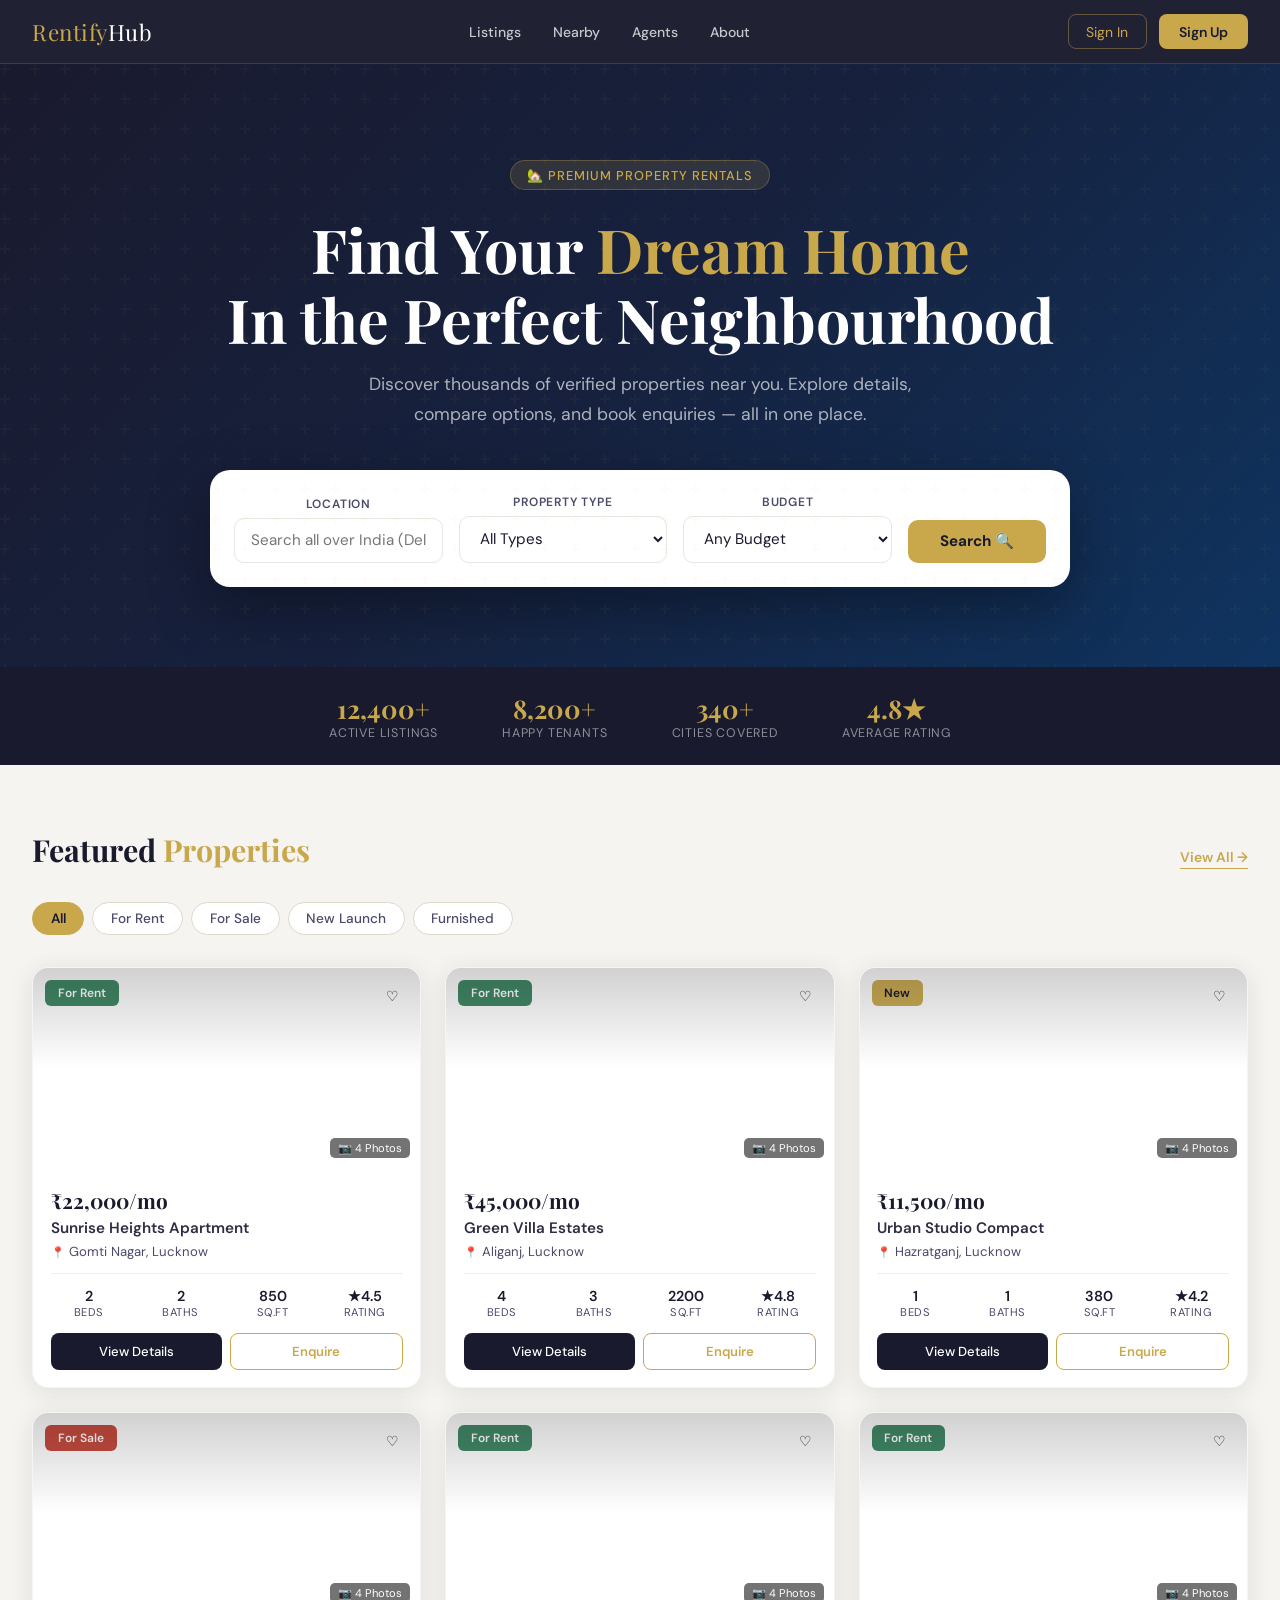
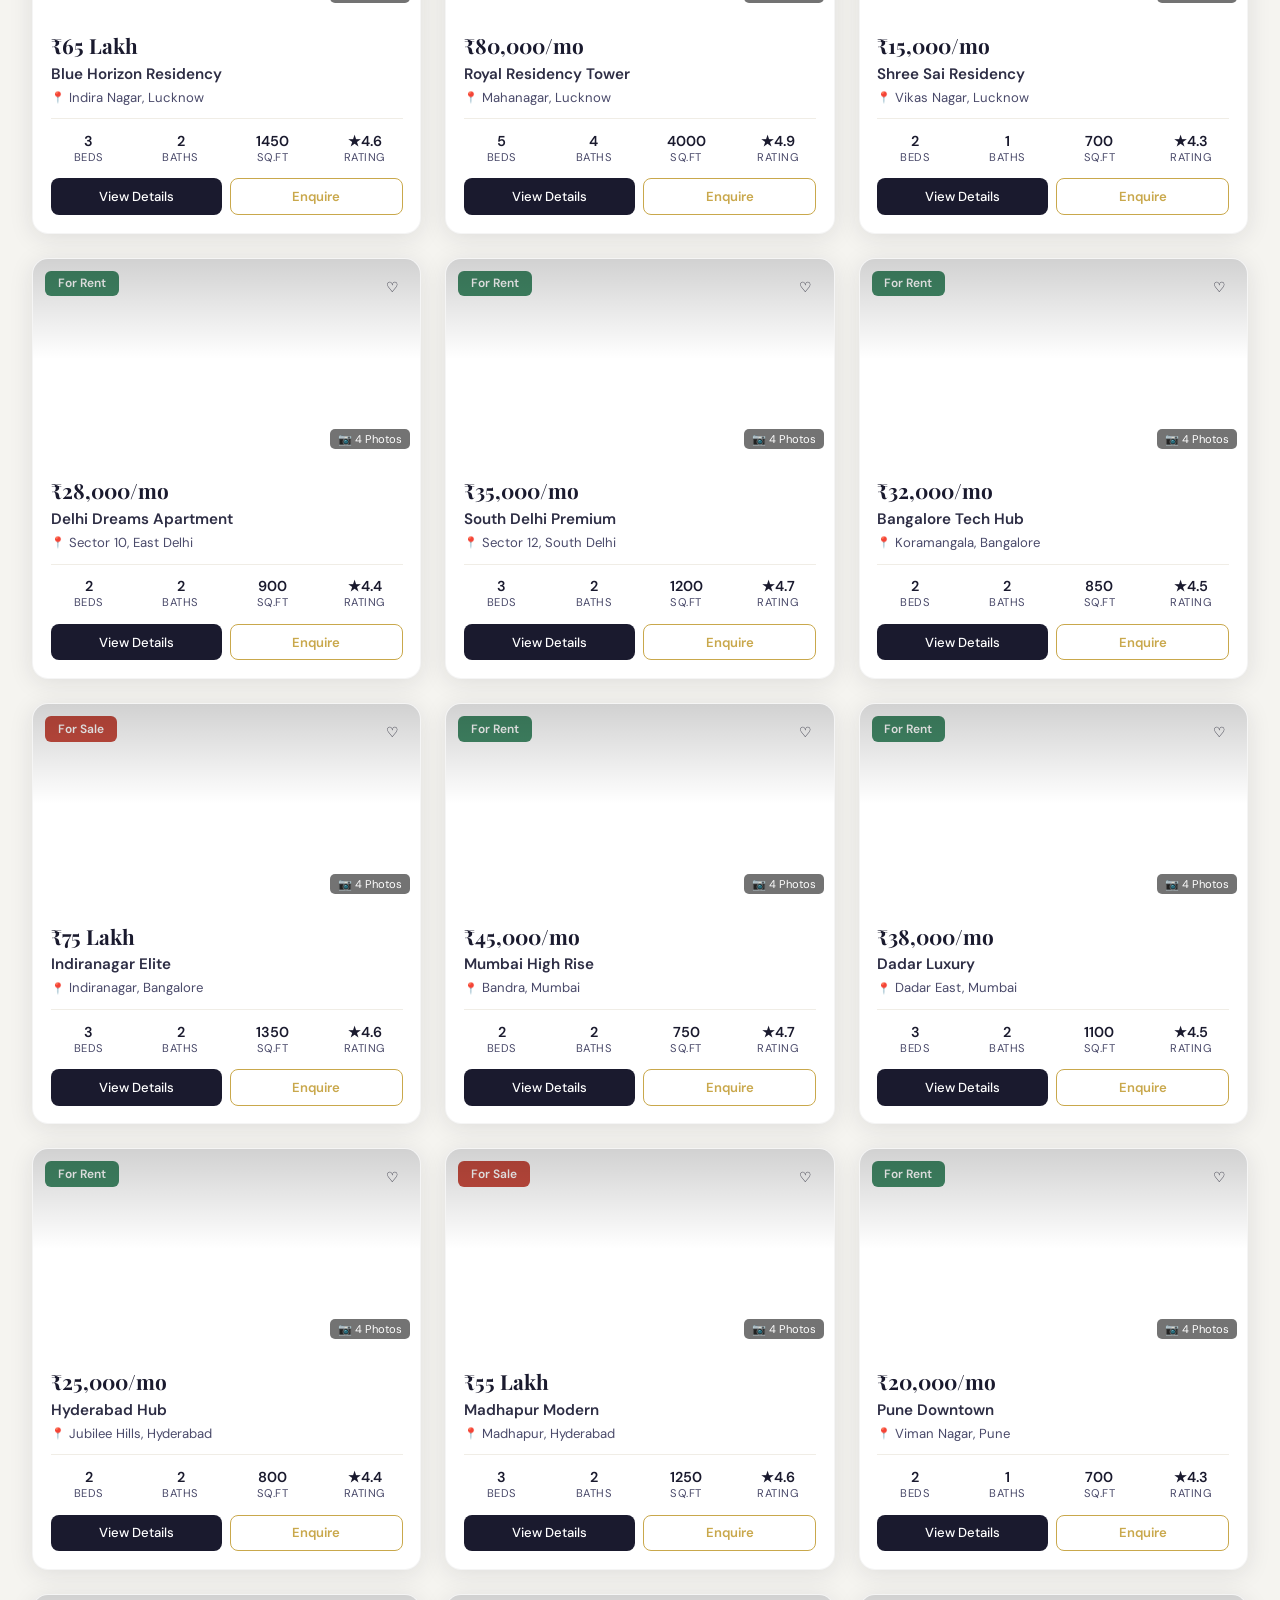
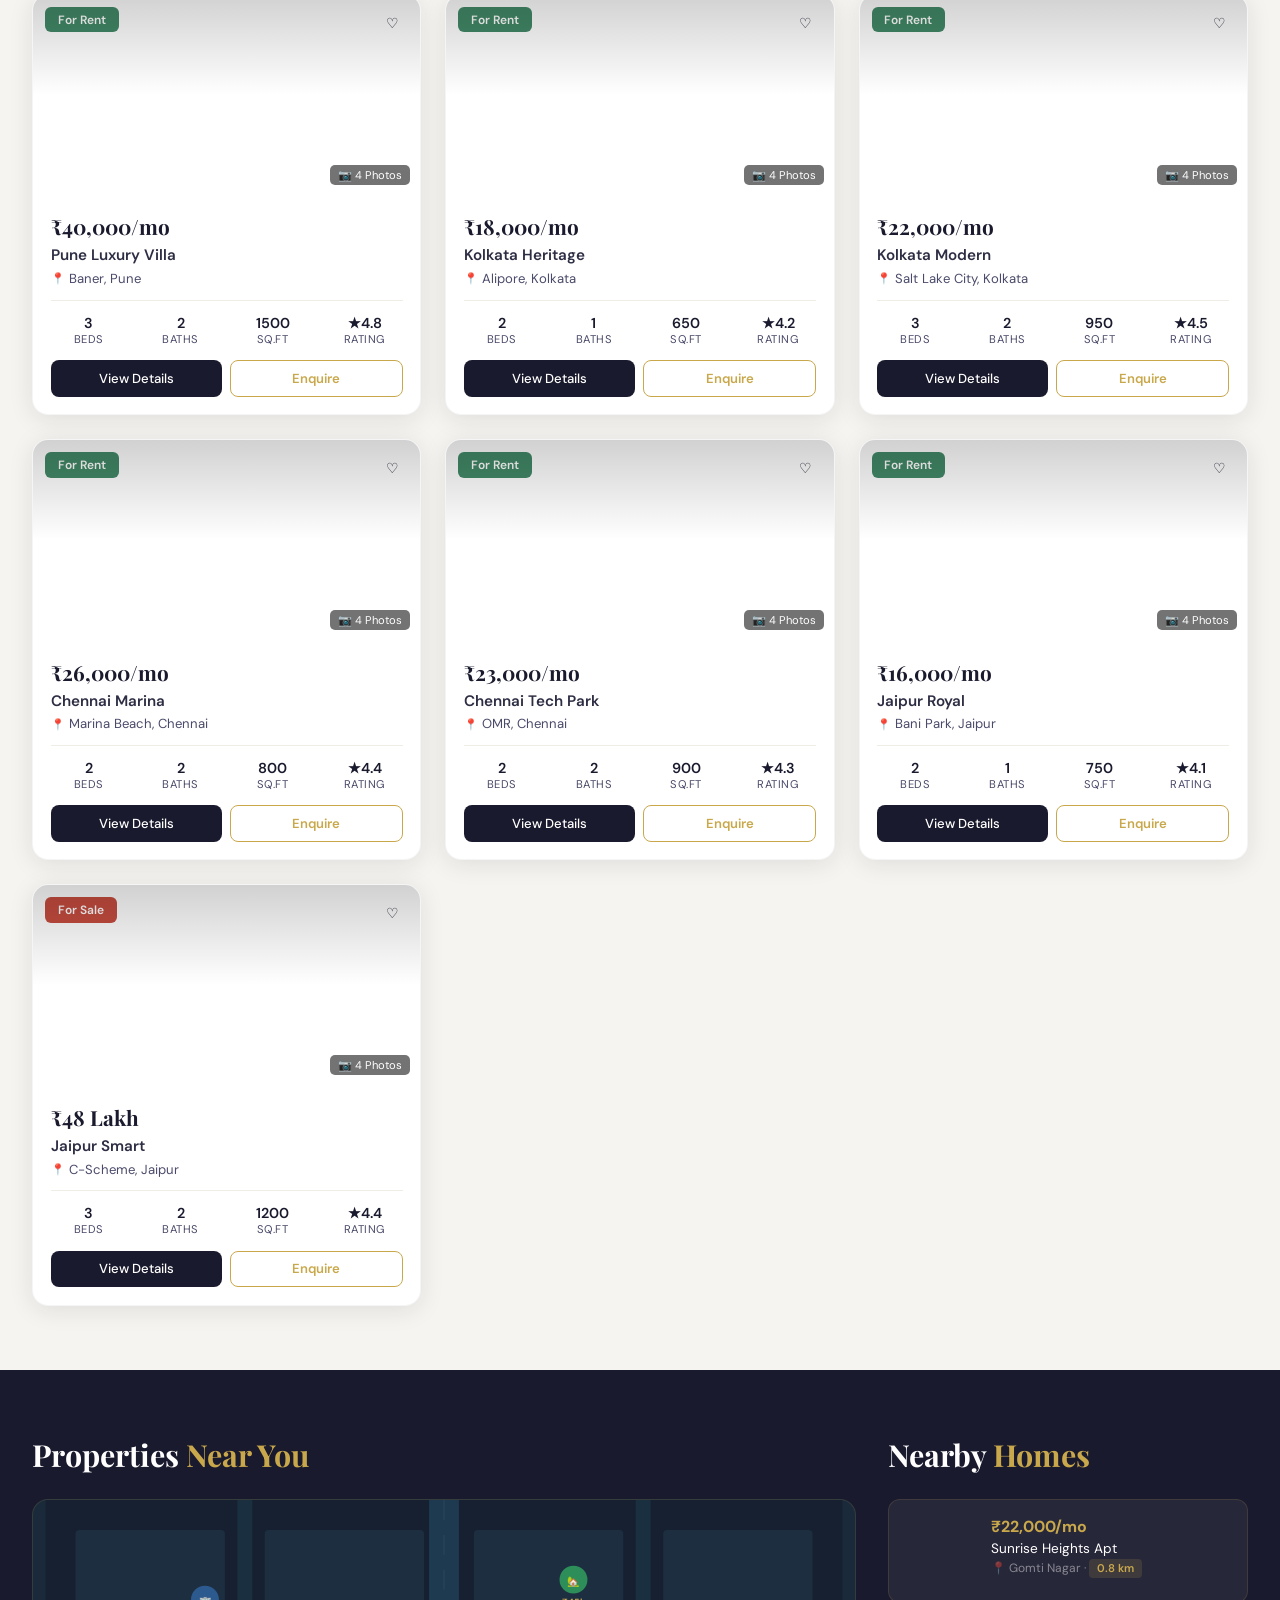
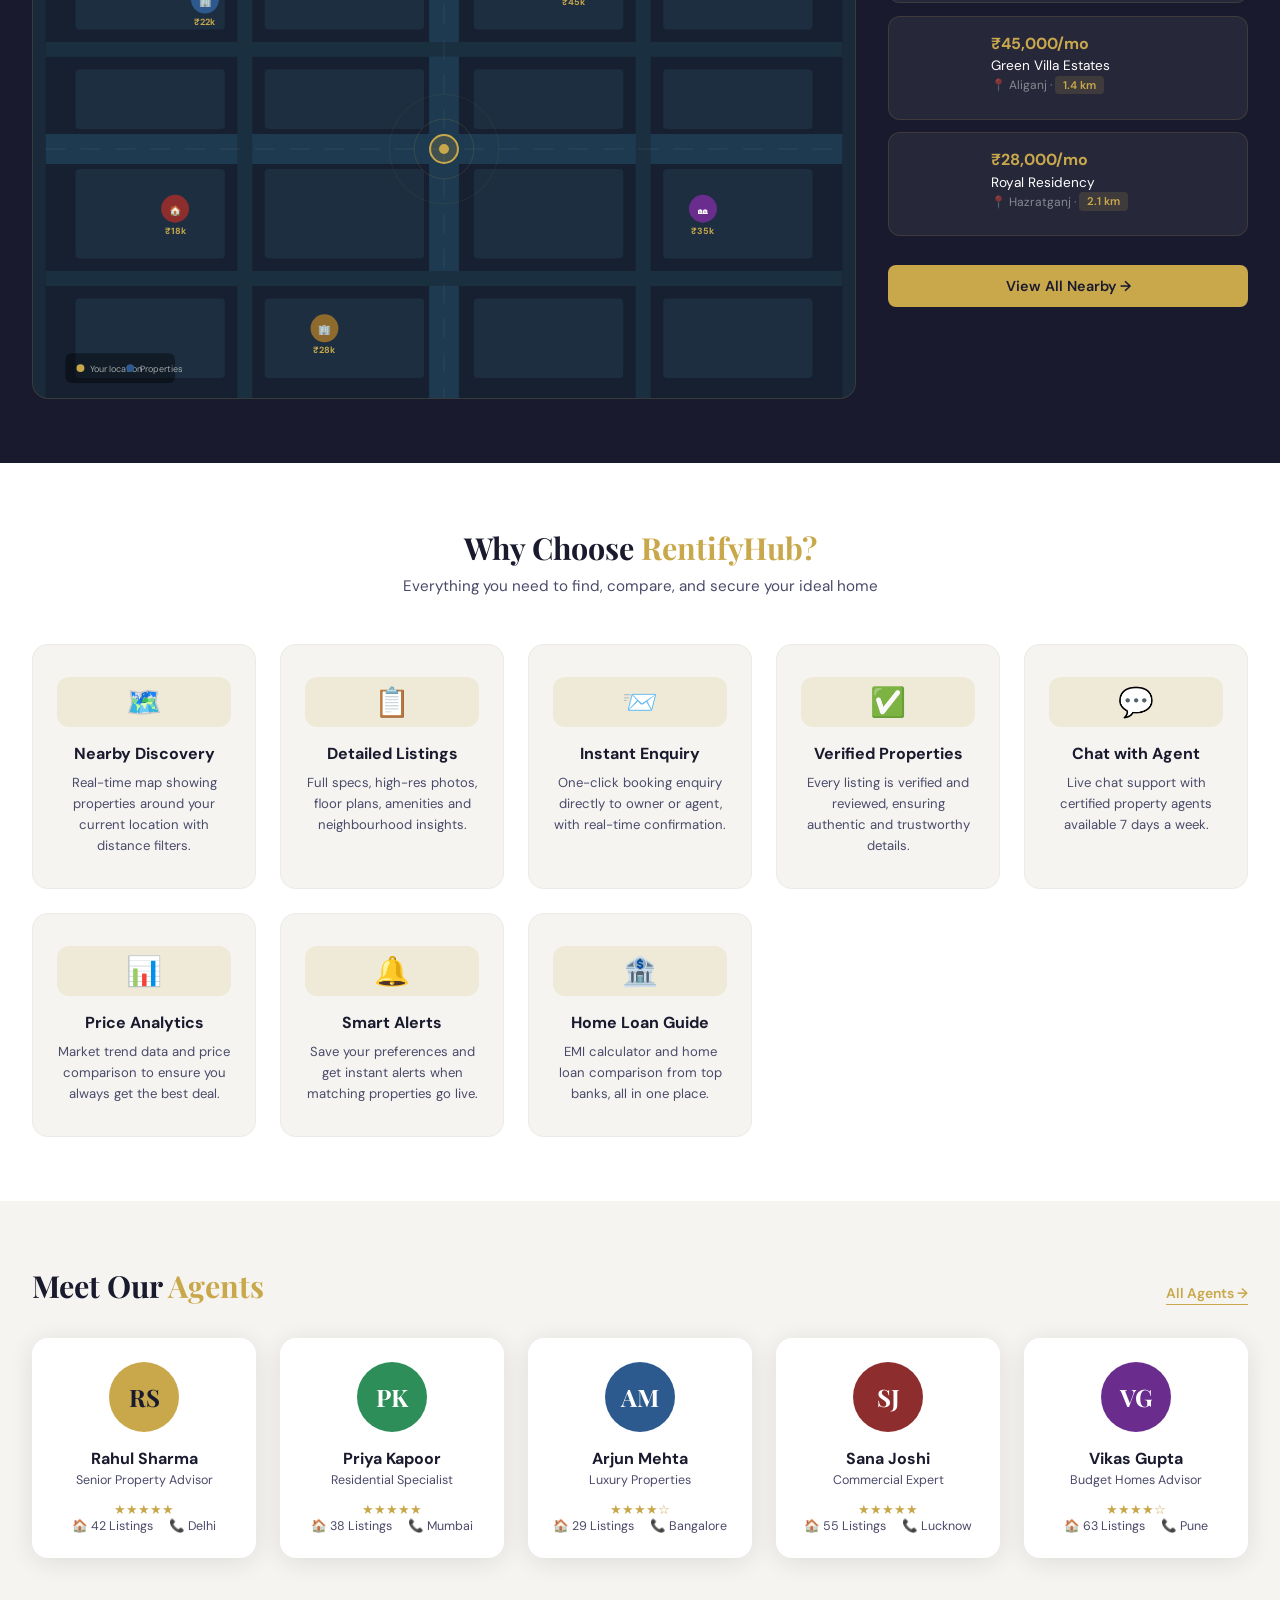
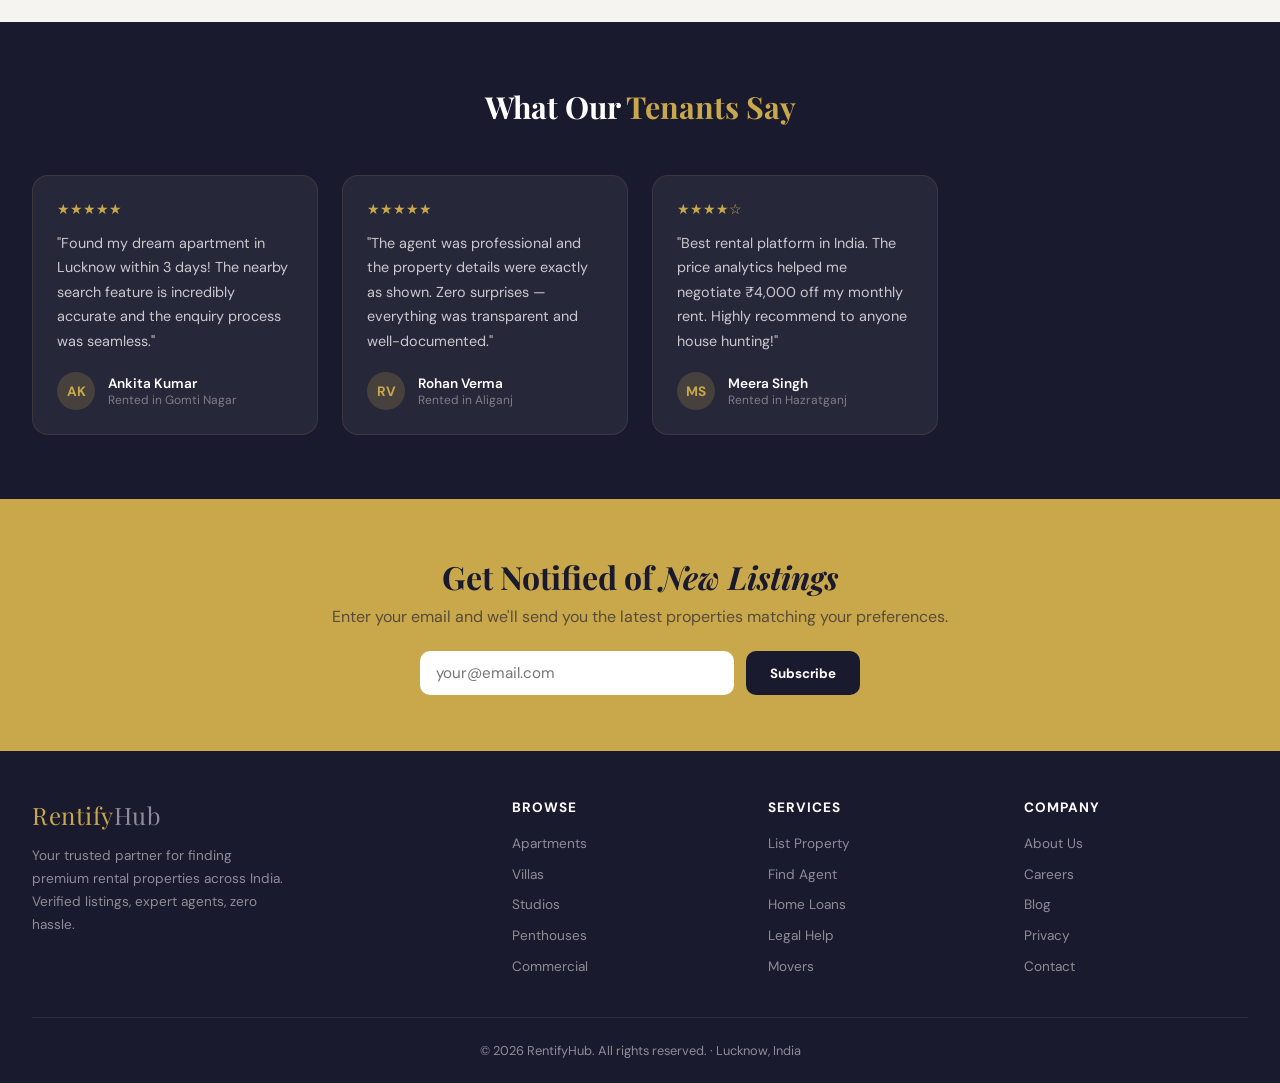
==== reti/index.html @ bd4f036c "Add files via upload" ====
<!DOCTYPE html>
<html lang="en">
<head>
<meta charset="UTF-8">
<meta name="viewport" content="width=device-width, initial-scale=1.0">
<title>RentifyHub — Find Your Perfect Home</title>
<link href="https://fonts.googleapis.com/css2?family=Playfair+Display:wght@400;600;700&family=DM+Sans:wght@300;400;500;600&display=swap" rel="stylesheet">
<link rel="stylesheet" href="styles.css">
</head>
<body>

<!-- NAV -->
<nav>
  <div class="nav-logo">Rentify<span>Hub</span></div>
  <ul class="nav-links">
    <li><a href="#listings">Listings</a></li>
    <li><a href="#nearby">Nearby</a></li>
    <li><a href="#agents">Agents</a></li>
    <li><a href="#about">About</a></li>
  </ul>
  <div class="nav-cta">
    <button class="btn-ghost" onclick="window.location.href='login.html'">Sign In</button>
    <button class="btn-primary">List Property</button>
  </div>
</nav>

<!-- HERO -->
<section class="hero">
  <div class="hero-badge">🏡 Premium Property Rentals</div>
  <h1>Find Your <em>Dream Home</em><br>In the Perfect Neighbourhood</h1>
  <p>Discover thousands of verified properties near you. Explore details, compare options, and book enquiries — all in one place.</p>
  <div class="search-box">
    <div class="search-field">
      <label>Location</label>
      <input type="text" placeholder="Search all over India (Delhi, Mumbai, Bangalore, etc.)" id="locInput">
    </div>
    <div class="search-field">
      <label>Property Type</label>
      <select id="typeFilter">
        <option>All Types</option>
        <option>Apartment</option>
        <option>Villa</option>
        <option>Studio</option>
        <option>Penthouse</option>
        <option>Commercial</option>
      </select>
    </div>
    <div class="search-field">
      <label>Budget</label>
      <select id="budgetFilter">
        <option>Any Budget</option>
        <option>Under ₹15,000/mo</option>
        <option>₹15k – ₹30k/mo</option>
        <option>₹30k – ₹60k/mo</option>
        <option>Above ₹60,000/mo</option>
      </select>
    </div>
    <button class="search-btn" onclick="doSearch()">Search 🔍</button>
  </div>
</section>

<!-- STATS -->
<div class="stats-strip">
  <div class="stat"><div class="stat-num">12,400+</div><div class="stat-label">Active Listings</div></div>
  <div class="stat"><div class="stat-num">8,200+</div><div class="stat-label">Happy Tenants</div></div>
  <div class="stat"><div class="stat-num">340+</div><div class="stat-label">Cities Covered</div></div>
  <div class="stat"><div class="stat-num">4.8★</div><div class="stat-label">Average Rating</div></div>
</div>

<!-- LISTINGS SECTION -->
<div class="section" id="listings">
  <div class="section-header fade-in">
    <h2 class="section-title">Featured <span>Properties</span></h2>
    <a href="#" class="view-all">View All →</a>
  </div>

  <div class="filter-tabs fade-in">
    <button class="tab active" onclick="filterProp(this,'all')">All</button>
    <button class="tab" onclick="filterProp(this,'rent')">For Rent</button>
    <button class="tab" onclick="filterProp(this,'sale')">For Sale</button>
    <button class="tab" onclick="filterProp(this,'new')">New Launch</button>
    <button class="tab" onclick="filterProp(this,'furnished')">Furnished</button>
  </div>

  <div class="property-grid" id="propertyGrid">
    <!-- Cards injected by JS -->
  </div>
</div>

<!-- MAP / NEARBY SECTION -->
<section class="map-section" id="nearby">
  <div class="map-wrapper">
    <div>
      <h2 class="section-title" style="color:#fff;margin-bottom:1.5rem;">Properties <span>Near You</span></h2>
      <div class="map-container">
        <svg class="map-svg" viewBox="0 0 800 500" xmlns="http://www.w3.org/2000/svg">
          <!-- Roads -->
          <rect width="800" height="500" fill="#162030"/>
          <line x1="0" y1="250" x2="800" y2="250" stroke="#1e3a50" stroke-width="30"/>
          <line x1="400" y1="0" x2="400" y2="500" stroke="#1e3a50" stroke-width="30"/>
          <line x1="0" y1="150" x2="800" y2="150" stroke="#1a3040" stroke-width="15"/>
          <line x1="0" y1="380" x2="800" y2="380" stroke="#1a3040" stroke-width="15"/>
          <line x1="200" y1="0" x2="200" y2="500" stroke="#1a3040" stroke-width="15"/>
          <line x1="600" y1="0" x2="600" y2="500" stroke="#1a3040" stroke-width="15"/>
          <!-- Road dashes -->
          <line x1="0" y1="250" x2="800" y2="250" stroke="rgba(255,255,255,0.08)" stroke-width="1" stroke-dasharray="20,15"/>
          <line x1="400" y1="0" x2="400" y2="500" stroke="rgba(255,255,255,0.08)" stroke-width="1" stroke-dasharray="20,15"/>
          <!-- Blocks -->
          <rect x="30" y="30" width="150" height="100" rx="4" fill="#1c2e40"/>
          <rect x="220" y="30" width="160" height="100" rx="4" fill="#1c2e40"/>
          <rect x="430" y="30" width="150" height="100" rx="4" fill="#1c2e40"/>
          <rect x="620" y="30" width="150" height="100" rx="4" fill="#1c2e40"/>
          <rect x="30" y="170" width="150" height="60" rx="4" fill="#1c2e40"/>
          <rect x="220" y="170" width="160" height="60" rx="4" fill="#1c2e40"/>
          <rect x="430" y="170" width="150" height="60" rx="4" fill="#1c2e40"/>
          <rect x="620" y="170" width="150" height="60" rx="4" fill="#1c2e40"/>
          <rect x="30" y="270" width="150" height="90" rx="4" fill="#1c2e40"/>
          <rect x="220" y="270" width="160" height="90" rx="4" fill="#1c2e40"/>
          <rect x="430" y="270" width="150" height="90" rx="4" fill="#1c2e40"/>
          <rect x="620" y="270" width="150" height="90" rx="4" fill="#1c2e40"/>
          <rect x="30" y="400" width="150" height="80" rx="4" fill="#1c2e40"/>
          <rect x="220" y="400" width="160" height="80" rx="4" fill="#1c2e40"/>
          <rect x="430" y="400" width="150" height="80" rx="4" fill="#1c2e40"/>
          <rect x="620" y="400" width="150" height="80" rx="4" fill="#1c2e40"/>
          <!-- Your Location -->
          <circle cx="400" cy="250" r="14" fill="rgba(201,168,76,0.2)" stroke="#C9A84C" stroke-width="2"/>
          <circle cx="400" cy="250" r="5" fill="#C9A84C"/>
          <circle cx="400" cy="250" r="30" fill="none" stroke="rgba(201,168,76,0.15)" stroke-width="1"/>
          <circle cx="400" cy="250" r="55" fill="none" stroke="rgba(201,168,76,0.08)" stroke-width="1"/>
          <!-- Property Pins -->
          <g class="map-pin" onclick="showPinInfo(1)">
            <circle cx="160" cy="100" r="14" fill="#2d5a8e"/>
            <text x="160" y="105" text-anchor="middle" fill="white" font-size="10" font-family="DM Sans">🏢</text>
            <text x="160" y="125" text-anchor="middle" fill="#C9A84C" font-size="9" font-family="DM Sans" font-weight="bold">₹22k</text>
          </g>
          <g class="map-pin" onclick="showPinInfo(2)">
            <circle cx="530" cy="80" r="14" fill="#2d8e5a"/>
            <text x="530" y="85" text-anchor="middle" fill="white" font-size="10" font-family="DM Sans">🏡</text>
            <text x="530" y="105" text-anchor="middle" fill="#C9A84C" font-size="9" font-family="DM Sans" font-weight="bold">₹45k</text>
          </g>
          <g class="map-pin" onclick="showPinInfo(3)">
            <circle cx="130" cy="310" r="14" fill="#8e2d2d"/>
            <text x="130" y="315" text-anchor="middle" fill="white" font-size="10" font-family="DM Sans">🏠</text>
            <text x="130" y="335" text-anchor="middle" fill="#C9A84C" font-size="9" font-family="DM Sans" font-weight="bold">₹18k</text>
          </g>
          <g class="map-pin" onclick="showPinInfo(4)">
            <circle cx="660" cy="310" r="14" fill="#6a2d8e"/>
            <text x="660" y="315" text-anchor="middle" fill="white" font-size="10" font-family="DM Sans">🏘</text>
            <text x="660" y="335" text-anchor="middle" fill="#C9A84C" font-size="9" font-family="DM Sans" font-weight="bold">₹35k</text>
          </g>
          <g class="map-pin" onclick="showPinInfo(5)">
            <circle cx="280" cy="430" r="14" fill="#8e6a2d"/>
            <text x="280" y="435" text-anchor="middle" fill="white" font-size="10" font-family="DM Sans">🏢</text>
            <text x="280" y="455" text-anchor="middle" fill="#C9A84C" font-size="9" font-family="DM Sans" font-weight="bold">₹28k</text>
          </g>
          <!-- Legend -->
          <rect x="20" y="455" width="110" height="30" rx="6" fill="rgba(0,0,0,0.4)"/>
          <circle cx="35" cy="470" r="4" fill="#C9A84C"/>
          <text x="45" y="474" fill="rgba(255,255,255,0.6)" font-size="9" font-family="DM Sans">Your location</text>
          <circle cx="85" cy="470" r="4" fill="#2d5a8e"/>
          <text x="95" y="474" fill="rgba(255,255,255,0.6)" font-size="9" font-family="DM Sans">Properties</text>
        </svg>
      </div>
    </div>
    <div class="map-sidebar" id="nearby">
      <h2 class="section-title" style="color:#fff;">Nearby <span>Homes</span></h2>
      <div class="nearby-card" onclick="openModal(0)">
        <div class="nearby-thumb t1"></div>
        <div class="nearby-info">
          <div class="price">₹22,000/mo</div>
          <div class="name">Sunrise Heights Apt</div>
          <div class="dist">📍 Gomti Nagar · <span class="dist-badge">0.8 km</span></div>
        </div>
      </div>
      <div class="nearby-card" onclick="openModal(1)">
        <div class="nearby-thumb t2"></div>
        <div class="nearby-info">
          <div class="price">₹45,000/mo</div>
          <div class="name">Green Villa Estates</div>
          <div class="dist">📍 Aliganj · <span class="dist-badge">1.4 km</span></div>
        </div>
      </div>
      <div class="nearby-card" onclick="openModal(2)">
        <div class="nearby-thumb t3"></div>
        <div class="nearby-info">
          <div class="price">₹28,000/mo</div>
          <div class="name">Royal Residency</div>
          <div class="dist">📍 Hazratganj · <span class="dist-badge">2.1 km</span></div>
        </div>
      </div>
      <button class="btn-primary" style="width:100%;padding:0.75rem;margin-top:1rem;font-size:0.9rem;" onclick="doSearch()">View All Nearby →</button>
    </div>
  </div>
</section>

<!-- FEATURES SECTION -->
<section class="features-section" id="about">
  <div style="max-width:1280px;margin:0 auto;">
    <div style="text-align:center;margin-bottom:3rem;">
      <h2 class="section-title fade-in">Why Choose <span>RentifyHub?</span></h2>
      <p style="color:var(--slate);max-width:500px;margin:0.5rem auto 0;font-size:0.95rem;">Everything you need to find, compare, and secure your ideal home</p>
    </div>
    <div class="features-grid">
      <div class="feature-card fade-in"><div class="feature-icon">🗺️</div><div class="feature-title">Nearby Discovery</div><div class="feature-desc">Real-time map showing properties around your current location with distance filters.</div></div>
      <div class="feature-card fade-in"><div class="feature-icon">📋</div><div class="feature-title">Detailed Listings</div><div class="feature-desc">Full specs, high-res photos, floor plans, amenities and neighbourhood insights.</div></div>
      <div class="feature-card fade-in"><div class="feature-icon">📨</div><div class="feature-title">Instant Enquiry</div><div class="feature-desc">One-click booking enquiry directly to owner or agent, with real-time confirmation.</div></div>
      <div class="feature-card fade-in"><div class="feature-icon">✅</div><div class="feature-title">Verified Properties</div><div class="feature-desc">Every listing is verified and reviewed, ensuring authentic and trustworthy details.</div></div>
      <div class="feature-card fade-in"><div class="feature-icon">💬</div><div class="feature-title">Chat with Agent</div><div class="feature-desc">Live chat support with certified property agents available 7 days a week.</div></div>
      <div class="feature-card fade-in"><div class="feature-icon">📊</div><div class="feature-title">Price Analytics</div><div class="feature-desc">Market trend data and price comparison to ensure you always get the best deal.</div></div>
      <div class="feature-card fade-in"><div class="feature-icon">🔔</div><div class="feature-title">Smart Alerts</div><div class="feature-desc">Save your preferences and get instant alerts when matching properties go live.</div></div>
      <div class="feature-card fade-in"><div class="feature-icon">🏦</div><div class="feature-title">Home Loan Guide</div><div class="feature-desc">EMI calculator and home loan comparison from top banks, all in one place.</div></div>
    </div>
  </div>
</section>

<!-- AGENTS SECTION -->
<section class="agents-section" id="agents">
  <div class="section-header fade-in" style="max-width:1280px;margin:0 auto 2rem;">
    <h2 class="section-title">Meet Our <span>Agents</span></h2>
    <a href="#" class="view-all">All Agents →</a>
  </div>
  <div class="agents-grid">
    <div class="agent-card fade-in">
      <div class="agent-avatar">RS</div>
      <div class="agent-name">Rahul Sharma</div>
      <div class="agent-role">Senior Property Advisor</div>
      <div class="stars">★★★★★</div>
      <div class="agent-stats"><span>🏠 42 Listings</span><span>📞 Delhi</span></div>
    </div>
    <div class="agent-card fade-in">
      <div class="agent-avatar" style="background:#2d8e5a;color:#fff;">PK</div>
      <div class="agent-name">Priya Kapoor</div>
      <div class="agent-role">Residential Specialist</div>
      <div class="stars">★★★★★</div>
      <div class="agent-stats"><span>🏠 38 Listings</span><span>📞 Mumbai</span></div>
    </div>
    <div class="agent-card fade-in">
      <div class="agent-avatar" style="background:#2d5a8e;color:#fff;">AM</div>
      <div class="agent-name">Arjun Mehta</div>
      <div class="agent-role">Luxury Properties</div>
      <div class="stars">★★★★☆</div>
      <div class="agent-stats"><span>🏠 29 Listings</span><span>📞 Bangalore</span></div>
    </div>
    <div class="agent-card fade-in">
      <div class="agent-avatar" style="background:#8e2d2d;color:#fff;">SJ</div>
      <div class="agent-name">Sana Joshi</div>
      <div class="agent-role">Commercial Expert</div>
      <div class="stars">★★★★★</div>
      <div class="agent-stats"><span>🏠 55 Listings</span><span>📞 Lucknow</span></div>
    </div>
    <div class="agent-card fade-in">
      <div class="agent-avatar" style="background:#6a2d8e;color:#fff;">VG</div>
      <div class="agent-name">Vikas Gupta</div>
      <div class="agent-role">Budget Homes Advisor</div>
      <div class="stars">★★★★☆</div>
      <div class="agent-stats"><span>🏠 63 Listings</span><span>📞 Pune</span></div>
    </div>
  </div>
</section>

<!-- TESTIMONIALS -->
<section class="testimonials">
  <div style="max-width:1280px;margin:0 auto;">
    <div style="text-align:center;margin-bottom:3rem;">
      <h2 class="section-title fade-in" style="color:#fff;">What Our <span>Tenants Say</span></h2>
    </div>
    <div class="testi-grid">
      <div class="testi-card fade-in">
        <div class="testi-stars">★★★★★</div>
        <p class="testi-text">"Found my dream apartment in Lucknow within 3 days! The nearby search feature is incredibly accurate and the enquiry process was seamless."</p>
        <div class="testi-author"><div class="testi-avatar">AK</div><div><div class="testi-name">Ankita Kumar</div><div class="testi-sub">Rented in Gomti Nagar</div></div></div>
      </div>
      <div class="testi-card fade-in">
        <div class="testi-stars">★★★★★</div>
        <p class="testi-text">"The agent was professional and the property details were exactly as shown. Zero surprises — everything was transparent and well-documented."</p>
        <div class="testi-author"><div class="testi-avatar">RV</div><div><div class="testi-name">Rohan Verma</div><div class="testi-sub">Rented in Aliganj</div></div></div>
      </div>
      <div class="testi-card fade-in">
        <div class="testi-stars">★★★★☆</div>
        <p class="testi-text">"Best rental platform in India. The price analytics helped me negotiate ₹4,000 off my monthly rent. Highly recommend to anyone house hunting!"</p>
        <div class="testi-author"><div class="testi-avatar">MS</div><div><div class="testi-name">Meera Singh</div><div class="testi-sub">Rented in Hazratganj</div></div></div>
      </div>
    </div>
  </div>
</section>

<!-- NEWSLETTER -->
<section class="newsletter">
  <h2>Get Notified of <em>New Listings</em></h2>
  <p>Enter your email and we'll send you the latest properties matching your preferences.</p>
  <div class="newsletter-form">
    <input type="email" placeholder="your@email.com" id="nlEmail">
    <button onclick="subscribeNewsletter()">Subscribe</button>
  </div>
</section>

<!-- FOOTER -->
<footer>
  <div class="footer-grid">
    <div class="footer-brand">
      <div class="nav-logo">Rentify<span style="color:rgba(255,255,255,0.5)">Hub</span></div>
      <p class="footer-desc">Your trusted partner for finding premium rental properties across India. Verified listings, expert agents, zero hassle.</p>
    </div>
    <div class="footer-col">
      <h5>Browse</h5>
      <ul>
        <li><a href="#">Apartments</a></li>
        <li><a href="#">Villas</a></li>
        <li><a href="#">Studios</a></li>
        <li><a href="#">Penthouses</a></li>
        <li><a href="#">Commercial</a></li>
      </ul>
    </div>
    <div class="footer-col">
      <h5>Services</h5>
      <ul>
        <li><a href="#">List Property</a></li>
        <li><a href="#">Find Agent</a></li>
        <li><a href="#">Home Loans</a></li>
        <li><a href="#">Legal Help</a></li>
        <li><a href="#">Movers</a></li>
      </ul>
    </div>
    <div class="footer-col">
      <h5>Company</h5>
      <ul>
        <li><a href="#">About Us</a></li>
        <li><a href="#">Careers</a></li>
        <li><a href="#">Blog</a></li>
        <li><a href="#">Privacy</a></li>
        <li><a href="#">Contact</a></li>
      </ul>
    </div>
  </div>
  <div class="footer-bottom">© 2026 RentifyHub. All rights reserved. · Lucknow, India</div>
</footer>

<!-- MODAL -->
<div class="modal-overlay" id="modalOverlay" onclick="closeModalOutside(event)">
  <div class="modal" id="modalBox">
    <div class="modal-header">
      <div class="modal-title" id="modalTitle">Property Details</div>
      <button class="modal-close" onclick="closeModal()">✕</button>
    </div>
    <div class="modal-body" id="modalBody"></div>
  </div>
</div>

<!-- TOAST -->
<div class="toast" id="toast">✓ Enquiry submitted successfully!</div>

<script src="nav.js"></script>
<script src="script.js"></script>
</body>
</html>
---- reti/styles.css ----
:root {
  --gold: #C9A84C;
  --gold-light: #F0D89A;
  --gold-dark: #8B6914;
  --ink: #1A1A2E;
  --ink2: #2D2D44;
  --slate: #4A4A6A;
  --mist: #F5F4F0;
  --white: #FFFFFF;
  --border: rgba(201,168,76,0.2);
  --shadow: 0 4px 24px rgba(26,26,46,0.10);
  --radius: 16px;
  --green: #2E7D57;
  --red: #C0392B;
}
* { margin:0; padding:0; box-sizing:border-box; }
body { font-family:'DM Sans',sans-serif; background:var(--mist); color:var(--ink); min-height:100vh; }

/* NAV */
nav {
  position:sticky; top:0; z-index:100;
  background:rgba(26,26,46,0.97);
  backdrop-filter:blur(12px);
  padding:0 2rem;
  display:flex; align-items:center; justify-content:space-between;
  height:64px;
  border-bottom:1px solid rgba(201,168,76,0.2);
}
.nav-logo { font-family:'Playfair Display',serif; font-size:1.4rem; color:var(--gold); letter-spacing:0.5px; }
.nav-logo span { color:#fff; }
.nav-links { display:flex; gap:2rem; list-style:none; }
.nav-links a { color:rgba(255,255,255,0.75); text-decoration:none; font-size:0.875rem; font-weight:500; transition:color 0.2s; }
.nav-links a:hover { color:var(--gold); }
.nav-cta { display:flex; gap:0.75rem; }
.btn-ghost { padding:0.45rem 1.1rem; border:1px solid rgba(201,168,76,0.4); background:transparent; color:var(--gold); border-radius:8px; font-size:0.875rem; cursor:pointer; transition:all 0.2s; font-family:'DM Sans',sans-serif; }
.btn-ghost:hover { background:rgba(201,168,76,0.1); }
.btn-primary { padding:0.45rem 1.25rem; background:var(--gold); color:var(--ink); border:none; border-radius:8px; font-size:0.875rem; font-weight:600; cursor:pointer; transition:all 0.2s; font-family:'DM Sans',sans-serif; }
.btn-primary:hover { background:var(--gold-light); transform:translateY(-1px); }

/* HERO */
.hero {
  background: linear-gradient(135deg, var(--ink) 0%, #16213E 50%, #0F3460 100%);
  padding: 6rem 2rem 5rem;
  text-align:center;
  position:relative;
  overflow:hidden;
}
.hero::before {
  content:'';
  position:absolute; inset:0;
  background:url("data:image/svg+xml,%3Csvg width='60' height='60' viewBox='0 0 60 60' xmlns='http://www.w3.org/2000/svg'%3E%3Cg fill='none' fill-rule='evenodd'%3E%3Cg fill='%23C9A84C' fill-opacity='0.04'%3E%3Cpath d='M36 34v-4h-2v4h-4v2h4v4h2v-4h4v-2h-4zm0-30V0h-2v4h-4v2h4v4h2V6h4V4h-4zM6 34v-4H4v4H0v2h4v4h2v-4h4v-2H6zM6 4V0H4v4H0v2h4v4h2V6h4V4H6z'/%3E%3C/g%3E%3C/g%3E%3C/svg%3E");
  pointer-events:none;
}
.hero-badge { display:inline-block; background:rgba(201,168,76,0.15); border:1px solid rgba(201,168,76,0.3); color:var(--gold); padding:0.35rem 1rem; border-radius:20px; font-size:0.8rem; font-weight:500; margin-bottom:1.5rem; letter-spacing:1px; text-transform:uppercase; }
.hero h1 { font-family:'Playfair Display',serif; font-size:clamp(2.2rem,5vw,3.8rem); color:#fff; line-height:1.15; margin-bottom:1rem; }
.hero h1 em { color:var(--gold); font-style:normal; }
.hero p { color:rgba(255,255,255,0.65); font-size:1.1rem; max-width:560px; margin:0 auto 2.5rem; line-height:1.7; }

/* SEARCH BOX */
.search-box {
  background:#fff;
  border-radius:20px;
  padding:1.5rem;
  max-width:860px;
  margin:0 auto;
  display:grid;
  grid-template-columns:1fr 1fr 1fr auto;
  gap:1rem;
  align-items:end;
  box-shadow:0 20px 60px rgba(0,0,0,0.35);
}
.search-field label { display:block; font-size:0.75rem; font-weight:600; color:var(--slate); text-transform:uppercase; letter-spacing:0.8px; margin-bottom:0.4rem; }
.search-field input, .search-field select {
  width:100%; padding:0.7rem 1rem; border:1.5px solid #E8E6E0; border-radius:10px;
  font-family:'DM Sans',sans-serif; font-size:0.95rem; color:var(--ink); background:#fff;
  transition:border-color 0.2s;
}
.search-field input:focus, .search-field select:focus { outline:none; border-color:var(--gold); }
.search-btn { padding:0.7rem 2rem; background:var(--gold); border:none; border-radius:10px; color:var(--ink); font-weight:700; font-size:0.95rem; cursor:pointer; white-space:nowrap; font-family:'DM Sans',sans-serif; transition:all 0.2s; }
.search-btn:hover { background:var(--gold-dark); color:#fff; transform:translateY(-2px); }

/* STATS STRIP */
.stats-strip { background:var(--ink); padding:1.5rem 2rem; display:flex; justify-content:center; gap:4rem; }
.stat { text-align:center; }
.stat-num { font-family:'Playfair Display',serif; font-size:1.6rem; color:var(--gold); font-weight:700; }
.stat-label { font-size:0.78rem; color:rgba(255,255,255,0.5); text-transform:uppercase; letter-spacing:0.8px; }

/* SECTION WRAPPER */
.section { padding:4rem 2rem; max-width:1280px; margin:0 auto; }
.section-header { display:flex; align-items:baseline; justify-content:space-between; margin-bottom:2rem; }
.section-title { font-family:'Playfair Display',serif; font-size:1.9rem; color:var(--ink); }
.section-title span { color:var(--gold); }
.view-all { color:var(--gold); text-decoration:none; font-size:0.875rem; font-weight:600; border-bottom:1px solid var(--gold); padding-bottom:2px; }

/* FILTER TABS */
.filter-tabs { display:flex; gap:0.5rem; margin-bottom:2rem; flex-wrap:wrap; }
.tab { padding:0.45rem 1.1rem; border:1.5px solid #DDD8CC; background:#fff; border-radius:20px; font-size:0.85rem; cursor:pointer; color:var(--slate); font-family:'DM Sans',sans-serif; font-weight:500; transition:all 0.2s; }
.tab:hover { border-color:var(--gold); color:var(--gold); }
.tab.active { background:var(--gold); border-color:var(--gold); color:var(--ink); font-weight:600; }

/* PROPERTY GRID */
.property-grid { display:grid; grid-template-columns:repeat(auto-fill,minmax(300px,1fr)); gap:1.5rem; }
.property-card {
  background:#fff;
  border-radius:var(--radius);
  overflow:hidden;
  box-shadow:var(--shadow);
  transition:transform 0.25s, box-shadow 0.25s;
  cursor:pointer;
  border:1px solid rgba(0,0,0,0.04);
}
.property-card:hover { transform:translateY(-6px); box-shadow:0 12px 40px rgba(26,26,46,0.15); }
.property-img {
  height:200px; position:relative; overflow:hidden;
  background: linear-gradient(135deg, #667eea 0%, #764ba2 100%);
}
.property-img.img1 { background:url('https://images.unsplash.com/photo-1502672260266-1c1ef2d93688?w=600&q=80') center/cover no-repeat; }
.property-img.img2 { background:url('https://images.unsplash.com/photo-1600585154340-be6161a56a0c?w=600&q=80') center/cover no-repeat; }
.property-img.img3 { background:url('https://images.unsplash.com/photo-1522708323590-d24dbb6b0267?w=600&q=80') center/cover no-repeat; }
.property-img.img4 { background:url('https://images.unsplash.com/photo-1560448204-e02f11c3d0e2?w=600&q=80') center/cover no-repeat; }
.property-img.img5 { background:url('https://images.unsplash.com/photo-1613490493576-7fde63acd811?w=600&q=80') center/cover no-repeat; }
.property-img.img6 { background:url('https://images.unsplash.com/photo-1555636222-cae831e670b3?w=600&q=80') center/cover no-repeat; }
.property-img svg { width:100%; height:100%; }
.property-img::after { content:''; position:absolute; inset:0; background:linear-gradient(to bottom, rgba(0,0,0,0.18) 0%, rgba(0,0,0,0.0) 50%); pointer-events:none; }
.property-card:hover .property-img { transform: scale(1.03); transition: transform 0.4s ease; }
.prop-badge { position:absolute; top:12px; left:12px; padding:0.3rem 0.8rem; border-radius:6px; font-size:0.75rem; font-weight:600; }
.badge-rent { background:rgba(46,125,87,0.9); color:#fff; }
.badge-sale { background:rgba(192,57,43,0.9); color:#fff; }
.badge-new { background:rgba(201,168,76,0.95); color:var(--ink); }
.prop-fav { position:absolute; top:12px; right:12px; width:32px; height:32px; background:rgba(255,255,255,0.9); border-radius:50%; display:flex; align-items:center; justify-content:center; cursor:pointer; transition:all 0.2s; font-size:14px; }
.prop-fav:hover { background:#fff; transform:scale(1.1); }
.prop-fav.active { color:#C0392B; }
.prop-body { padding:1.1rem; }
.prop-price { font-family:'Playfair Display',serif; font-size:1.3rem; color:var(--ink); font-weight:700; }
.prop-price span { font-size:0.8rem; color:var(--slate); font-family:'DM Sans',sans-serif; font-weight:400; }
.prop-name { font-size:0.95rem; font-weight:600; margin:0.3rem 0; color:var(--ink2); }
.prop-loc { font-size:0.82rem; color:var(--slate); display:flex; align-items:center; gap:4px; margin-bottom:0.8rem; }
.prop-loc::before { content:'📍'; font-size:11px; }
.prop-meta { display:flex; gap:1rem; border-top:1px solid #F0EDE6; padding-top:0.8rem; }
.prop-meta-item { text-align:center; flex:1; }
.prop-meta-item .val { font-size:0.9rem; font-weight:600; color:var(--ink); }
.prop-meta-item .lbl { font-size:0.7rem; color:var(--slate); text-transform:uppercase; letter-spacing:0.5px; }
.prop-actions { display:flex; gap:0.5rem; margin-top:0.9rem; }
.btn-detail { flex:1; padding:0.55rem; background:var(--ink); color:#fff; border:none; border-radius:8px; font-size:0.82rem; cursor:pointer; font-family:'DM Sans',sans-serif; font-weight:500; transition:background 0.2s; }
.btn-detail:hover { background:var(--ink2); }
.btn-enquire { flex:1; padding:0.55rem; background:transparent; color:var(--gold); border:1.5px solid var(--gold); border-radius:8px; font-size:0.82rem; cursor:pointer; font-family:'DM Sans',sans-serif; font-weight:600; transition:all 0.2s; }
.btn-enquire:hover { background:var(--gold); color:var(--ink); }

/* MAP SECTION */
.map-section { background:var(--ink); padding:4rem 2rem; }
.map-wrapper { max-width:1280px; margin:0 auto; display:grid; grid-template-columns:1fr 360px; gap:2rem; align-items:start; }
.map-container { background:#1a2a3a; border-radius:var(--radius); overflow:hidden; height:500px; position:relative; border:1px solid rgba(201,168,76,0.15); }
.map-svg { width:100%; height:100%; }
.map-pin { cursor:pointer; transition:transform 0.2s; }
.map-pin:hover { transform:scale(1.3); }
.map-sidebar { }
.map-sidebar .section-title { color:#fff; margin-bottom:1.5rem; }
.nearby-card { background:rgba(255,255,255,0.06); border:1px solid rgba(201,168,76,0.15); border-radius:12px; padding:1rem; margin-bottom:0.8rem; display:flex; gap:1rem; cursor:pointer; transition:background 0.2s; }
.nearby-card:hover { background:rgba(255,255,255,0.1); }
.nearby-thumb { width:70px; height:70px; border-radius:8px; flex-shrink:0; }
.nearby-thumb.t1 { background:url('https://images.unsplash.com/photo-1502672260266-1c1ef2d93688?w=200&q=75') center/cover no-repeat; }
.nearby-thumb.t2 { background:url('https://images.unsplash.com/photo-1600585154340-be6161a56a0c?w=200&q=75') center/cover no-repeat; }
.nearby-thumb.t3 { background:url('https://images.unsplash.com/photo-1613490493576-7fde63acd811?w=200&q=75') center/cover no-repeat; }
.nearby-info .price { color:var(--gold); font-weight:700; font-size:1rem; }
.nearby-info .name { color:#fff; font-size:0.85rem; margin:0.2rem 0; }
.nearby-info .dist { color:rgba(255,255,255,0.45); font-size:0.75rem; }
.dist-badge { background:rgba(201,168,76,0.15); color:var(--gold); padding:0.15rem 0.5rem; border-radius:4px; font-size:0.7rem; font-weight:600; }

/* FEATURES SECTION */
.features-section { background:#fff; padding:4rem 2rem; }
.features-grid { max-width:1280px; margin:0 auto; display:grid; grid-template-columns:repeat(auto-fill,minmax(220px,1fr)); gap:1.5rem; }
.feature-card { text-align:center; padding:2rem 1.5rem; background:var(--mist); border-radius:var(--radius); border:1px solid rgba(0,0,0,0.04); transition:all 0.25s; }
.feature-card:hover { background:#fff; box-shadow:var(--shadow); transform:translateY(-4px); }
.feature-icon { font-size:2rem; margin-bottom:1rem; }
.feature-title { font-weight:700; font-size:1rem; margin-bottom:0.5rem; color:var(--ink); }
.feature-desc { font-size:0.82rem; color:var(--slate); line-height:1.6; }

/* MODAL */
.modal-overlay { display:none; position:fixed; inset:0; background:rgba(0,0,0,0.75); z-index:1000; align-items:center; justify-content:center; padding:1rem; }
.modal-overlay.open { display:flex; }
.modal { background:#fff; border-radius:20px; max-width:700px; width:100%; max-height:90vh; overflow-y:auto; }
.modal-header { background:var(--ink); padding:1.5rem 2rem; display:flex; justify-content:space-between; align-items:center; border-radius:20px 20px 0 0; }
.modal-title { font-family:'Playfair Display',serif; color:#fff; font-size:1.3rem; }
.modal-close { color:rgba(255,255,255,0.6); font-size:1.5rem; cursor:pointer; background:none; border:none; line-height:1; }
.modal-close:hover { color:#fff; }
.modal-body { padding:2rem; }
.modal-img { width:100%; height:220px; border-radius:12px; margin-bottom:1.5rem; }
.modal-img.m1 { background:url('https://images.unsplash.com/photo-1502672260266-1c1ef2d93688?w=800&q=85') center/cover no-repeat; }
.modal-img.m2 { background:url('https://images.unsplash.com/photo-1600585154340-be6161a56a0c?w=800&q=85') center/cover no-repeat; }
.modal-img.m3 { background:url('https://images.unsplash.com/photo-1522708323590-d24dbb6b0267?w=800&q=85') center/cover no-repeat; }
.modal-img.m4 { background:url('https://images.unsplash.com/photo-1560448204-e02f11c3d0e2?w=800&q=85') center/cover no-repeat; }
.modal-img.m5 { background:url('https://images.unsplash.com/photo-1613490493576-7fde63acd811?w=800&q=85') center/cover no-repeat; }
.modal-img.m6 { background:url('https://images.unsplash.com/photo-1555636222-cae831e670b3?w=800&q=85') center/cover no-repeat; }
.modal-price { font-family:'Playfair Display',serif; font-size:2rem; color:var(--ink); margin-bottom:0.25rem; }
.modal-addr { color:var(--slate); font-size:0.9rem; margin-bottom:1.5rem; display:flex; gap:4px; align-items:center; }
.modal-specs { display:grid; grid-template-columns:repeat(4,1fr); gap:1rem; margin-bottom:1.5rem; }
.modal-spec { background:var(--mist); padding:0.8rem; border-radius:10px; text-align:center; }
.modal-spec .sv { font-size:1.1rem; font-weight:700; color:var(--ink); }
.modal-spec .sl { font-size:0.7rem; color:var(--slate); text-transform:uppercase; letter-spacing:0.5px; margin-top:2px; }
.modal-amenities { margin-bottom:1.5rem; }
.modal-amenities h4 { font-weight:700; margin-bottom:0.8rem; color:var(--ink); }
.amenity-tags { display:flex; gap:0.5rem; flex-wrap:wrap; }
.amenity-tag { background:rgba(201,168,76,0.1); border:1px solid rgba(201,168,76,0.25); color:var(--gold-dark); padding:0.3rem 0.8rem; border-radius:6px; font-size:0.8rem; }
.modal-desc { margin-bottom:1.5rem; }
.modal-desc h4 { font-weight:700; margin-bottom:0.5rem; color:var(--ink); }
.modal-desc p { color:var(--slate); font-size:0.9rem; line-height:1.7; }

/* ENQUIRY FORM */
.enquiry-form { background:var(--mist); border-radius:12px; padding:1.5rem; }
.enquiry-form h4 { font-family:'Playfair Display',serif; font-size:1.1rem; margin-bottom:1.2rem; color:var(--ink); }
.form-grid { display:grid; grid-template-columns:1fr 1fr; gap:1rem; }
.form-group { display:flex; flex-direction:column; gap:0.35rem; }
.form-group.full { grid-column:1/-1; }
.form-group label { font-size:0.78rem; font-weight:600; color:var(--slate); text-transform:uppercase; letter-spacing:0.6px; }
.form-group input, .form-group select, .form-group textarea {
  padding:0.7rem 0.9rem; border:1.5px solid #DDD8CC; border-radius:8px;
  font-family:'DM Sans',sans-serif; font-size:0.9rem; background:#fff; color:var(--ink);
  transition:border-color 0.2s;
}
.form-group input:focus, .form-group select:focus, .form-group textarea:focus { outline:none; border-color:var(--gold); }
.form-group textarea { resize:vertical; min-height:80px; }
.form-submit { width:100%; padding:0.9rem; background:var(--gold); border:none; border-radius:10px; font-size:0.95rem; font-weight:700; color:var(--ink); cursor:pointer; font-family:'DM Sans',sans-serif; margin-top:1rem; transition:all 0.2s; }
.form-submit:hover { background:var(--gold-dark); color:#fff; }
.success-msg { display:none; background:rgba(46,125,87,0.1); border:1px solid rgba(46,125,87,0.3); color:var(--green); border-radius:8px; padding:0.8rem; text-align:center; font-size:0.9rem; margin-top:0.8rem; }

/* AGENTS SECTION */
.agents-section { background:var(--mist); padding:4rem 2rem; }
.agents-grid { max-width:1280px; margin:0 auto; display:grid; grid-template-columns:repeat(auto-fill,minmax(200px,1fr)); gap:1.5rem; }
.agent-card { background:#fff; border-radius:var(--radius); padding:1.5rem; text-align:center; box-shadow:var(--shadow); }
.agent-avatar { width:70px; height:70px; border-radius:50%; background:var(--gold); margin:0 auto 1rem; display:flex; align-items:center; justify-content:center; font-family:'Playfair Display',serif; font-size:1.5rem; color:var(--ink); font-weight:700; }
.agent-name { font-weight:700; font-size:1rem; margin-bottom:0.2rem; }
.agent-role { font-size:0.78rem; color:var(--slate); margin-bottom:0.8rem; }
.agent-stats { display:flex; gap:1rem; justify-content:center; font-size:0.78rem; color:var(--slate); }
.agent-stats span { display:flex; align-items:center; gap:3px; }
.stars { color:var(--gold); font-size:0.8rem; }

/* TESTIMONIALS */
.testimonials { background:var(--ink); padding:4rem 2rem; }
.testi-grid { max-width:1280px; margin:0 auto; display:grid; grid-template-columns:repeat(auto-fill,minmax(280px,1fr)); gap:1.5rem; }
.testi-card { background:rgba(255,255,255,0.06); border:1px solid rgba(201,168,76,0.12); border-radius:var(--radius); padding:1.5rem; }
.testi-stars { color:var(--gold); font-size:0.9rem; margin-bottom:0.8rem; }
.testi-text { color:rgba(255,255,255,0.75); font-size:0.9rem; line-height:1.7; margin-bottom:1.2rem; }
.testi-author { display:flex; align-items:center; gap:0.8rem; }
.testi-avatar { width:38px; height:38px; border-radius:50%; background:rgba(201,168,76,0.2); display:flex; align-items:center; justify-content:center; color:var(--gold); font-weight:700; font-size:0.85rem; }
.testi-name { color:#fff; font-weight:600; font-size:0.85rem; }
.testi-sub { color:rgba(255,255,255,0.4); font-size:0.75rem; }

/* NEWSLETTER */
.newsletter { background:var(--gold); padding:3.5rem 2rem; text-align:center; }
.newsletter h2 { font-family:'Playfair Display',serif; font-size:2rem; color:var(--ink); margin-bottom:0.5rem; }
.newsletter p { color:rgba(26,26,46,0.65); margin-bottom:1.5rem; }
.newsletter-form { display:flex; gap:0.75rem; max-width:440px; margin:0 auto; }
.newsletter-form input { flex:1; padding:0.75rem 1rem; border-radius:10px; border:none; font-family:'DM Sans',sans-serif; font-size:0.95rem; }
.newsletter-form button { padding:0.75rem 1.5rem; background:var(--ink); color:#fff; border:none; border-radius:10px; font-weight:700; cursor:pointer; font-family:'DM Sans',sans-serif; white-space:nowrap; transition:background 0.2s; }
.newsletter-form button:hover { background:var(--ink2); }

/* FOOTER */
footer { background:var(--ink); color:rgba(255,255,255,0.5); padding:3rem 2rem 1.5rem; }
.footer-grid { max-width:1280px; margin:0 auto; display:grid; grid-template-columns:2fr 1fr 1fr 1fr; gap:2rem; margin-bottom:2rem; }
.footer-brand .nav-logo { display:block; margin-bottom:0.8rem; font-size:1.5rem; }
.footer-desc { font-size:0.85rem; line-height:1.7; max-width:260px; }
.footer-col h5 { color:#fff; font-weight:700; font-size:0.85rem; text-transform:uppercase; letter-spacing:1px; margin-bottom:1rem; }
.footer-col ul { list-style:none; }
.footer-col ul li { margin-bottom:0.6rem; }
.footer-col ul li a { color:rgba(255,255,255,0.5); text-decoration:none; font-size:0.85rem; transition:color 0.2s; }
.footer-col ul li a:hover { color:var(--gold); }
.footer-bottom { border-top:1px solid rgba(255,255,255,0.08); padding-top:1.5rem; text-align:center; font-size:0.8rem; }

/* TOAST */
.toast { position:fixed; bottom:2rem; right:2rem; background:var(--green); color:#fff; padding:0.8rem 1.5rem; border-radius:10px; font-size:0.9rem; font-weight:500; z-index:2000; transform:translateY(100px); opacity:0; transition:all 0.3s; box-shadow:0 8px 24px rgba(0,0,0,0.2); }
.toast.show { transform:translateY(0); opacity:1; }

/* SIGNUP PAGE */
.signup-section { background:linear-gradient(135deg, var(--ink) 0%, #16213E 50%, #0F3460 100%); min-height:100vh; padding:2rem; display:flex; align-items:center; justify-content:center; position:relative; overflow:hidden; }
.signup-section::before { content:''; position:absolute; inset:0; background:url("data:image/svg+xml,%3Csvg width='60' height='60' viewBox='0 0 60 60' xmlns='http://www.w3.org/2000/svg'%3E%3Cg fill='none' fill-rule='evenodd'%3E%3Cg fill='%23C9A84C' fill-opacity='0.04'%3E%3Cpath d='M36 34v-4h-2v4h-4v2h4v4h2v-4h4v-2h-4zm0-30V0h-2v4h-4v2h4v4h2V6h4V4h-4zM6 34v-4H4v4H0v2h4v4h2v-4h4v-2H6zM6 4V0H4v4H0v2h4v4h2V6h4V4H6z'/%3E%3C/g%3E%3C/g%3E%3C/svg%3E"); pointer-events:none; }
.signup-container { display:grid; grid-template-columns:1fr 1fr; gap:3rem; max-width:1200px; width:100%; position:relative; z-index:1; }
.signup-info { color:#fff; display:flex; flex-direction:column; justify-content:center; }
.info-content h2 { font-family:'Playfair Display',serif; font-size:2.4rem; margin-bottom:1rem; }
.info-content > p { font-size:1.05rem; color:rgba(255,255,255,0.75); margin-bottom:2rem; line-height:1.7; }

/* BENEFITS */
.benefits-list { margin-bottom:2.5rem; }
.benefit-item { display:flex; gap:1rem; margin-bottom:1.5rem; }
.benefit-icon { font-size:1.8rem; min-width:50px; height:50px; background:rgba(201,168,76,0.15); border-radius:12px; display:flex; align-items:center; justify-content:center; }
.benefit-item h4 { color:#fff; font-size:0.95rem; font-weight:600; margin-bottom:0.3rem; }
.benefit-item p { color:rgba(255,255,255,0.65); font-size:0.85rem; line-height:1.5; }

/* STATS ON SIGNUP */
.signup-stats { display:grid; grid-template-columns:repeat(3,1fr); gap:1rem; }
.stat-item { background:rgba(201,168,76,0.12); border:1px solid rgba(201,168,76,0.2); border-radius:12px; padding:1.2rem; text-align:center; }
.stat-value { display:block; font-family:'Playfair Display',serif; font-size:1.8rem; color:var(--gold); font-weight:700; margin-bottom:0.3rem; }
.stat-title { display:block; font-size:0.78rem; color:rgba(255,255,255,0.6); text-transform:uppercase; letter-spacing:0.5px; }

/* SIGNUP FORM */
.signup-form-wrapper { background:#fff; border-radius:20px; padding:2.5rem; box-shadow:0 20px 60px rgba(0,0,0,0.4); }
.form-header { margin-bottom:2rem; text-align:center; }
.form-header h3 { font-family:'Playfair Display',serif; font-size:1.8rem; color:var(--ink); margin-bottom:0.3rem; }
.form-header p { color:var(--slate); font-size:0.95rem; }

/* FORM STYLES */
.signup-form { display:flex; flex-direction:column; gap:1.2rem; }
.form-group { display:flex; flex-direction:column; }
.form-group label { font-size:0.85rem; font-weight:600; color:var(--slate); text-transform:uppercase; letter-spacing:0.6px; margin-bottom:0.5rem; }
.required { color:var(--red); }
.form-group input, .form-group select { padding:0.9rem 1rem; border:1.5px solid #DDD8CC; border-radius:10px; font-family:'DM Sans',sans-serif; font-size:0.95rem; color:var(--ink); background:#fff; transition:border-color 0.2s, box-shadow 0.2s; }
.form-group input:focus, .form-group select:focus { outline:none; border-color:var(--gold); box-shadow:0 0 0 3px rgba(201,168,76,0.1); }
.form-group input::placeholder { color:rgba(74,74,106,0.5); }
.error-msg { font-size:0.78rem; color:var(--red); margin-top:0.3rem; display:none; }
.error-msg.show { display:block; }

/* FORM ROW */
.form-row { display:grid; grid-template-columns:1fr 1fr; gap:1rem; }

/* PASSWORD FIELD */
.password-field { position:relative; display:flex; align-items:center; }
.password-field input { flex:1; padding:0.9rem 1rem; }
.toggle-password { position:absolute; right:1rem; background:none; border:none; font-size:1.1rem; cursor:pointer; padding:0.5rem; }

/* PASSWORD STRENGTH */
.password-strength { margin-top:0.5rem; }
.strength-bar { height:4px; background:#E8E6E0; border-radius:2px; overflow:hidden; margin-bottom:0.3rem; }
.strength-bar-fill { height:100%; border-radius:2px; width:0%; transition:width 0.2s, background-color 0.2s; }
.strength-text { font-size:0.75rem; color:var(--slate); }

/* CHECKBOX */
.form-group.checkbox { flex-direction:row; align-items:flex-start; gap:0.5rem; }
.form-group.checkbox input { width:18px; height:18px; margin-top:0.3rem; cursor:pointer; }
.form-group.checkbox label { text-transform:none; letter-spacing:normal; margin-bottom:0; font-weight:400; font-size:0.9rem; }
.link-gold { color:var(--gold); text-decoration:none; }
.link-gold:hover { text-decoration:underline; }

/* SIGNUP BUTTON */
.btn-signup { padding:0.95rem 2rem; background:var(--gold); border:none; border-radius:10px; font-size:1rem; font-weight:700; color:var(--ink); cursor:pointer; font-family:'DM Sans',sans-serif; transition:all 0.3s; margin-top:0.5rem; }
.btn-signup:hover { background:var(--gold-light); transform:translateY(-2px); }
.btn-signup:active { transform:translateY(0); }
.btn-signup:disabled { opacity:0.6; cursor:not-allowed; transform:none; }

/* SIGNUP FOOTER */
.signup-footer { text-align:center; margin-top:1.5rem; font-size:0.9rem; color:var(--slate); }
.signup-footer a { color:var(--gold); text-decoration:none; font-weight:600; }

/* DIVIDER */
.divider { text-align:center; margin:1.5rem 0; color:var(--slate); font-size:0.85rem; font-weight:500; position:relative; }
.divider::before { content:''; position:absolute; left:0; top:50%; width:100%; height:1px; background:#DDD8CC; }
.divider { position:relative; display:inline-block; width:100%; }
.divider::after { content:'OR'; position:relative; z-index:1; background:#fff; padding:0 0.8rem; }

/* SOCIAL SIGNUP */
.social-signup { display:flex; flex-direction:column; gap:0.8rem; }
.social-btn { padding:0.9rem; border:1.5px solid #DDD8CC; background:#fff; border-radius:10px; font-size:0.95rem; font-weight:600; cursor:pointer; font-family:'DM Sans',sans-serif; color:var(--ink); transition:all 0.2s; display:flex; align-items:center; justify-content:center; gap:0.8rem; }
.social-btn:hover { border-color:var(--gold); background:rgba(201,168,76,0.05); }
.social-btn span { font-size:1.2rem; }

/* LOGIN PAGE */
.login-section { background:linear-gradient(135deg, var(--ink) 0%, #16213E 50%, #0F3460 100%); min-height:100vh; padding:2rem; display:flex; align-items:center; justify-content:center; position:relative; overflow:hidden; }
.login-section::before { content:''; position:absolute; inset:0; background:url("data:image/svg+xml,%3Csvg width='60' height='60' viewBox='0 0 60 60' xmlns='http://www.w3.org/2000/svg'%3E%3Cg fill='none' fill-rule='evenodd'%3E%3Cg fill='%23C9A84C' fill-opacity='0.04'%3E%3Cpath d='M36 34v-4h-2v4h-4v2h4v4h2v-4h4v-2h-4zm0-30V0h-2v4h-4v2h4v4h2V6h4V4h-4zM6 34v-4H4v4H0v2h4v4h2v-4h4v-2H6zM6 4V0H4v4H0v2h4v4h2V6h4V4H6z'/%3E%3C/g%3E%3C/g%3E%3C/svg%3E"); pointer-events:none; }
.login-container { display:grid; grid-template-columns:1fr 1fr; gap:3rem; max-width:1200px; width:100%; position:relative; z-index:1; }
.login-info { color:#fff; display:flex; flex-direction:column; justify-content:center; }
.info-content h2 { font-family:'Playfair Display',serif; font-size:2.4rem; margin-bottom:1rem; }
.info-content > p { font-size:1.05rem; color:rgba(255,255,255,0.75); margin-bottom:2rem; line-height:1.7; }

/* LOGIN FEATURES */
.login-features { margin-bottom:2.5rem; }
.feature-item { display:flex; gap:1rem; margin-bottom:1.5rem; }
.feature-icon { font-size:1.8rem; min-width:50px; height:50px; background:rgba(201,168,76,0.15); border-radius:12px; display:flex; align-items:center; justify-content:center; }
.feature-item h4 { color:#fff; font-size:0.95rem; font-weight:600; margin-bottom:0.3rem; }
.feature-item p { color:rgba(255,255,255,0.65); font-size:0.85rem; line-height:1.5; }

/* LOGIN QUOTE */
.login-quote { background:rgba(201,168,76,0.12); border-left:3px solid var(--gold); border-radius:8px; padding:1.5rem; margin-top:1.5rem; }
.login-quote p:first-child { color:rgba(255,255,255,0.8); font-size:0.95rem; line-height:1.7; font-style:italic; margin-bottom:0.8rem; }
.quote-author { color:rgba(255,255,255,0.6); font-size:0.85rem; margin:0; }

/* LOGIN FORM WRAPPER */
.login-form-wrapper { background:#fff; border-radius:20px; padding:2.5rem; box-shadow:0 20px 60px rgba(0,0,0,0.4); }
.login-form-wrapper .form-header { margin-bottom:2rem; text-align:center; }
.login-form-wrapper .form-header h3 { font-family:'Playfair Display',serif; font-size:1.8rem; color:var(--ink); margin-bottom:0.3rem; }
.login-form-wrapper .form-header p { color:var(--slate); font-size:0.95rem; }

/* LOGIN FORM */
.login-form { display:flex; flex-direction:column; gap:1.2rem; }
.login-form .form-group { display:flex; flex-direction:column; }
.login-form .form-group label { font-size:0.85rem; font-weight:600; color:var(--slate); text-transform:uppercase; letter-spacing:0.6px; margin-bottom:0.5rem; }
.login-form .form-group input { padding:0.9rem 1rem; border:1.5px solid #DDD8CC; border-radius:10px; font-family:'DM Sans',sans-serif; font-size:0.95rem; color:var(--ink); background:#fff; transition:border-color 0.2s, box-shadow 0.2s; }
.login-form .form-group input:focus { outline:none; border-color:var(--gold); box-shadow:0 0 0 3px rgba(201,168,76,0.1); }
.login-form .form-group input::placeholder { color:rgba(74,74,106,0.5); }
.login-form .error-msg { font-size:0.78rem; color:var(--red); margin-top:0.3rem; display:none; }
.login-form .error-msg.show { display:block; }

/* REMEMBER & FORGOT */
.remember-forgot { flex-direction:row; align-items:center; justify-content:space-between; gap:1rem; margin-top:0.5rem; margin-bottom:0.5rem; }
.remember-me { display:flex; align-items:center; gap:0.5rem; cursor:pointer; font-size:0.9rem; color:var(--slate); font-weight:500; text-transform:none; letter-spacing:normal; }
.remember-me input { width:16px; height:16px; cursor:pointer; accent-color:var(--gold); }
.forgot-link { color:var(--gold); text-decoration:none; font-size:0.9rem; font-weight:600; }
.forgot-link:hover { text-decoration:underline; }

/* LOGIN BUTTON */
.btn-login { padding:0.95rem 2rem; background:var(--gold); border:none; border-radius:10px; font-size:1rem; font-weight:700; color:var(--ink); cursor:pointer; font-family:'DM Sans',sans-serif; transition:all 0.3s; margin-top:0.5rem; }
.btn-login:hover { background:var(--gold-light); transform:translateY(-2px); }
.btn-login:active { transform:translateY(0); }
.btn-login:disabled { opacity:0.6; cursor:not-allowed; transform:none; }

/* LOGIN FOOTER */
.login-footer { text-align:center; margin-top:1.5rem; font-size:0.9rem; color:var(--slate); }
.login-footer a { color:var(--gold); text-decoration:none; font-weight:600; }

/* SECURITY INFO */
.security-info { text-align:center; font-size:0.85rem; color:var(--slate); margin-top:1rem; padding:0.8rem; background:rgba(46,125,87,0.08); border-radius:8px; }
.security-info p { margin:0; }

/* LOGIN PROMO */
.login-promo { background:var(--mist); padding:3rem 2rem; text-align:center; }
.promo-card { background:#fff; border-radius:var(--radius); padding:2.5rem; max-width:400px; margin:0 auto; box-shadow:var(--shadow); }
.promo-icon { font-size:2.5rem; margin-bottom:1rem; }
.promo-card h4 { font-family:'Playfair Display',serif; font-size:1.3rem; color:var(--ink); margin-bottom:0.5rem; }
.promo-card p { color:var(--slate); font-size:0.95rem; margin-bottom:1.5rem; line-height:1.6; }
.promo-card .btn-primary { width:100%; }

/* NAV USER PROFILE */
.nav-user-menu { position:relative; }
.btn-user-profile { display:flex; align-items:center; gap:0.6rem; padding:0.4rem 0.8rem; border:1px solid rgba(201,168,76,0.4); background:transparent; border-radius:8px; color:var(--gold); font-size:0.85rem; font-weight:600; cursor:pointer; transition:all 0.2s; font-family:'DM Sans',sans-serif; }
.btn-user-profile:hover { background:rgba(201,168,76,0.1); }
.user-avatar { width:28px; height:28px; border-radius:50%; background:var(--gold); color:var(--ink); display:flex; align-items:center; justify-content:center; font-weight:700; font-size:0.9rem; }
.user-name { display:none; }
.dropdown-arrow { font-size:0.7rem; }
.user-dropdown { position:absolute; top:100%; right:0; background:#fff; border-radius:10px; box-shadow:0 8px 24px rgba(0,0,0,0.15); min-width:180px; margin-top:0.5rem; overflow:hidden; opacity:0; visibility:hidden; transform:translateY(-10px); transition:all 0.2s; z-index:100; }
.user-dropdown.show { opacity:1; visibility:visible; transform:translateY(0); }
.dropdown-item { display:block; width:100%; text-align:left; padding:0.7rem 1rem; color:var(--ink); text-decoration:none; font-size:0.85rem; border:none; background:none; cursor:pointer; transition:background 0.2s; font-family:'DM Sans',sans-serif; }
.dropdown-item:hover { background:rgba(201,168,76,0.08); }
.dropdown-item.logout { color:var(--red); font-weight:600; }
.user-dropdown hr { margin:0.3rem 0; border:none; border-top:1px solid #E8E6E0; }

/* PROFILE PAGE */
.profile-section { background:var(--mist); min-height:100vh; padding:2rem; }
.profile-container { max-width:1200px; margin:0 auto; display:grid; grid-template-columns:240px 1fr; gap:2rem; }
.profile-sidebar { background:#fff; border-radius:var(--radius); padding:1.5rem 0; height:fit-content; position:sticky; top:80px; }
.profile-menu { display:flex; flex-direction:column; gap:0.5rem; }
.menu-item { width:100%; padding:0.8rem 1.2rem; border:none; background:transparent; color:var(--slate); text-align:left; cursor:pointer; border-left:3px solid transparent; transition:all 0.2s; font-family:'DM Sans',sans-serif; font-size:0.9rem; font-weight:500; }
.menu-item:hover { background:rgba(201,168,76,0.08); color:var(--gold); }
.menu-item.active { background:rgba(201,168,76,0.1); border-left-color:var(--gold); color:var(--gold); }
.menu-item.logout { color:var(--red); }
.menu-icon { margin-right:0.5rem; font-size:1rem; }

/* PROFILE CONTENT */
.profile-content { }
.profile-header { margin-bottom:1.5rem; }
.profile-header h2 { font-family:'Playfair Display',serif; font-size:1.8rem; color:var(--ink); }
.tab-content { display:none; }
.tab-content.active { display:block; }

/* PROFILE CARD */
.profile-card { background:#fff; border-radius:var(--radius); padding:2rem; box-shadow:var(--shadow); }
.profile-top { display:flex; gap:2rem; margin-bottom:2rem; align-items:flex-start; }
.avatar-section { text-align:center; }
.avatar { width:100px; height:100px; border-radius:50%; background:linear-gradient(135deg, var(--gold), var(--gold-light)); display:flex; align-items:center; justify-content:center; font-size:2rem; color:var(--ink); font-weight:700; font-family:'Playfair Display',serif; margin-bottom:0.8rem; }
.btn-change-avatar { padding:0.4rem 0.8rem; background:transparent; border:1px solid #DDD8CC; border-radius:6px; font-size:0.8rem; cursor:pointer; color:var(--slate); transition:all 0.2s; font-family:'DM Sans',sans-serif; }
.btn-change-avatar:hover { border-color:var(--gold); color:var(--gold); }

.profile-basic { flex:1; }
.profile-basic h3 { font-family:'Playfair Display',serif; font-size:1.6rem; color:var(--ink); margin-bottom:0.3rem; }
.user-type { background:rgba(201,168,76,0.15); color:var(--gold-dark); padding:0.2rem 0.6rem; border-radius:4px; display:inline-block; font-size:0.75rem; font-weight:600; margin-bottom:0.5rem; }
.user-city { color:var(--slate); font-size:0.9rem; }
.join-date { color:rgba(74,74,106,0.6); font-size:0.85rem; }

/* PROFILE STATS */
.profile-stats { display:grid; grid-template-columns:repeat(3,1fr); gap:1rem; margin-bottom:2rem; padding-bottom:2rem; border-bottom:1px solid #E8E6E0; }
.profile-stats .stat { text-align:center; }
.profile-stats .stat-value { display:block; font-family:'Playfair Display',serif; font-size:1.5rem; color:var(--gold); font-weight:700; margin-bottom:0.2rem; }
.profile-stats .stat-label { display:block; font-size:0.8rem; color:var(--slate); text-transform:uppercase; letter-spacing:0.5px; }

/* PROFILE DETAILS */
.profile-details { margin-bottom:2rem; }
.profile-details h4 { font-weight:700; color:var(--ink); margin-bottom:1rem; }
.detail-row { display:grid; grid-template-columns:120px 1fr; gap:1rem; padding:0.8rem 0; border-bottom:1px solid #F0EDE6; }
.detail-row:last-child { border-bottom:none; }
.detail-row .label { color:var(--slate); font-weight:600; font-size:0.9rem; }
.detail-row .value { color:var(--ink); }

.btn-edit-profile { padding:0.7rem 1.5rem; background:var(--gold); border:none; border-radius:8px; color:var(--ink); font-weight:600; cursor:pointer; font-family:'DM Sans',sans-serif; transition:all 0.2s; }
.btn-edit-profile:hover { background:var(--gold-light); }

/* PROFILE FORM */
.profile-form { max-width:600px; }
.profile-form .form-group { display:flex; flex-direction:column; gap:0.4rem; margin-bottom:1.5rem; }
.profile-form .form-group label { font-size:0.85rem; font-weight:600; color:var(--slate); text-transform:uppercase; letter-spacing:0.6px; }
.profile-form .form-group input, .profile-form .form-group select { padding:0.8rem; border:1px solid #DDD8CC; border-radius:8px; font-family:'DM Sans',sans-serif; font-size:0.95rem; color:var(--ink); transition:border-color 0.2s; }
.profile-form .form-group input:focus, .profile-form .form-group select:focus { outline:none; border-color:var(--gold); }
.profile-form .form-group textarea { padding:0.8rem; border:1px solid #DDD8CC; border-radius:8px; font-family:'DM Sans',sans-serif; font-size:0.95rem; color:var(--ink); resize:vertical; }
.profile-form .error-msg { font-size:0.78rem; color:var(--red); display:none; }
.profile-form .error-msg.show { display:block; }

.form-row { display:grid; grid-template-columns:1fr 1fr; gap:1rem; }

.form-actions { display:flex; gap:1rem; margin-top:2rem; }
.btn-save { padding:0.8rem 1.5rem; background:var(--gold); border:none; border-radius:8px; color:var(--ink); font-weight:600; cursor:pointer; font-family:'DM Sans',sans-serif; transition:all 0.2s; }
.btn-save:hover { background:var(--gold-light); }
.btn-cancel { padding:0.8rem 1.5rem; background:transparent; border:1px solid #DDD8CC; border-radius:8px; color:var(--slate); font-weight:600; cursor:pointer; font-family:'DM Sans',sans-serif; transition:all 0.2s; }
.btn-cancel:hover { border-color:var(--gold); color:var(--gold); }

/* EMPTY STATE */
.empty-state { text-align:center; padding:3rem 2rem; background:#fff; border-radius:var(--radius); }
.empty-icon { font-size:3rem; display:block; margin-bottom:1rem; }
.empty-state h4 { font-family:'Playfair Display',serif; font-size:1.3rem; color:var(--ink); margin-bottom:0.5rem; }
.empty-state p { color:var(--slate); margin-bottom:1.5rem; }

/* SETTINGS */
.settings-card { background:#f9f8f6; border-radius:12px; padding:1.5rem; margin-bottom:1.5rem; }
.settings-card h4 { font-weight:700; color:var(--ink); margin-bottom:1rem; }
.setting-item { display:flex; justify-content:space-between; align-items:center; padding:1rem 0; border-bottom:1px solid #EBE8E0; }
.setting-item:last-child { border-bottom:none; }
.setting-label { flex:1; }
.setting-label .label { display:block; font-weight:600; color:var(--ink); margin-bottom:0.2rem; }
.setting-label p { font-size:0.85rem; color:var(--slate); margin:0; }

/* TOGGLE SWITCH */
.toggle-switch { position:relative; display:inline-block; width:50px; height:26px; }
.toggle-switch input { opacity:0; width:0; height:0; }
.slider { position:absolute; cursor:pointer; top:0; left:0; right:0; bottom:0; background-color:#ccc; transition:.2s; border-radius:26px; }
.slider:before { position:absolute; content:""; height:20px; width:20px; left:3px; bottom:3px; background-color:white; transition:.2s; border-radius:50%; }
input:checked + .slider { background-color:var(--green); }
input:checked + .slider:before { transform:translateX(24px); }

.btn-change-password, .btn-enable-2fa { padding:0.5rem 1rem; background:var(--gold); border:none; border-radius:6px; color:var(--ink); font-weight:600; font-size:0.85rem; cursor:pointer; font-family:'DM Sans',sans-serif; transition:all 0.2s; }
.btn-change-password:hover, .btn-enable-2fa:hover { background:var(--gold-light); }

.btn-login:disabled { opacity:0.6; cursor:not-allowed; transform:none; }

/* LOGIN FOOTER */
.login-footer { text-align:center; margin-top:1.5rem; font-size:0.9rem; color:var(--slate); }
.login-footer a { color:var(--gold); text-decoration:none; font-weight:600; }

/* SECURITY INFO */
.security-info { text-align:center; font-size:0.85rem; color:var(--slate); margin-top:1rem; padding:0.8rem; background:rgba(46,125,87,0.08); border-radius:8px; }
.security-info p { margin:0; }

/* LOGIN PROMO */
.login-promo { background:var(--mist); padding:3rem 2rem; text-align:center; }
.promo-card { background:#fff; border-radius:var(--radius); padding:2.5rem; max-width:400px; margin:0 auto; box-shadow:var(--shadow); }
.promo-icon { font-size:2.5rem; margin-bottom:1rem; }
.promo-card h4 { font-family:'Playfair Display',serif; font-size:1.3rem; color:var(--ink); margin-bottom:0.5rem; }
.promo-card p { color:var(--slate); font-size:0.95rem; margin-bottom:1.5rem; line-height:1.6; }
.promo-card .btn-primary { width:100%; }

/* MOBILE */
@media (max-width:768px) {
  .search-box { grid-template-columns:1fr; }
  .stats-strip { gap:2rem; flex-wrap:wrap; }
  .map-wrapper { grid-template-columns:1fr; }
  .footer-grid { grid-template-columns:1fr 1fr; }
  .modal-specs { grid-template-columns:repeat(2,1fr); }
  .form-grid { grid-template-columns:1fr; }
  nav { padding:0 1rem; }
  .nav-links { display:none; }
  .signup-container { grid-template-columns:1fr; gap:2rem; }
  .signup-form-wrapper { padding:1.5rem; }
  .form-row { grid-template-columns:1fr; }
  .signup-stats { grid-template-columns:1fr; }
  .login-container { grid-template-columns:1fr; gap:2rem; }
  .login-form-wrapper { padding:1.5rem; }
  .remember-forgot { flex-direction:column; align-items:flex-start; }
  .profile-container { grid-template-columns:1fr; gap:1rem; }
  .profile-sidebar { position:static; padding:1rem 0; }
  .profile-menu { flex-direction:row; flex-wrap:wrap; }
  .menu-item { flex:1 1 45%; padding:0.6rem 0.8rem; min-width:150px; }
  .profile-top { flex-direction:column; align-items:center; gap:1.5rem; }
  .profile-stats { grid-template-columns:repeat(2,1fr); gap:0.8rem; padding-bottom:1rem; }
  .form-row { grid-template-columns:1fr; }
  .detail-row { grid-template-columns:80px 1fr; }
  .btn-user-profile .user-name { display:inline; }
  .user-avatar { width:24px; height:24px; font-size:0.8rem; }
}

/* SCROLL ANIMATION */
.fade-in { opacity:0; transform:translateY(20px); transition:opacity 0.5s, transform 0.5s; }
.fade-in.visible { opacity:1; transform:translateY(0); }
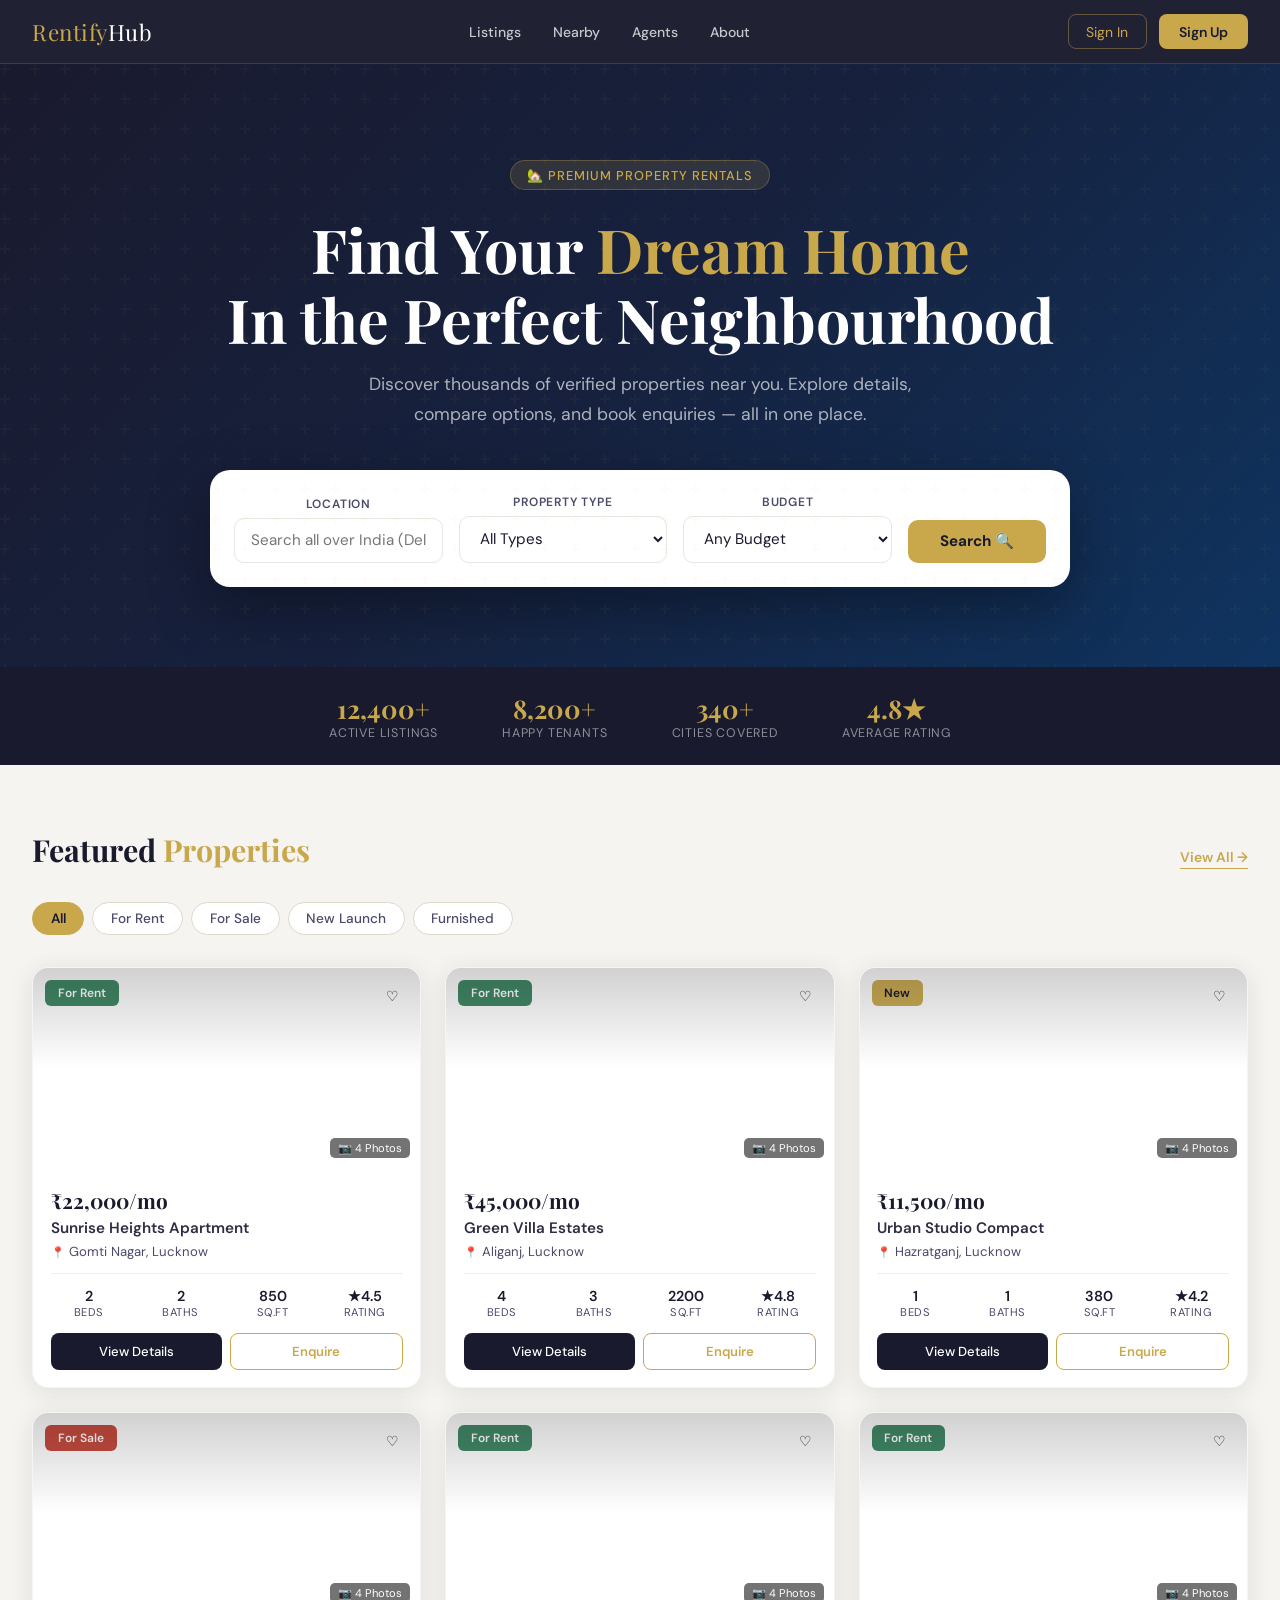
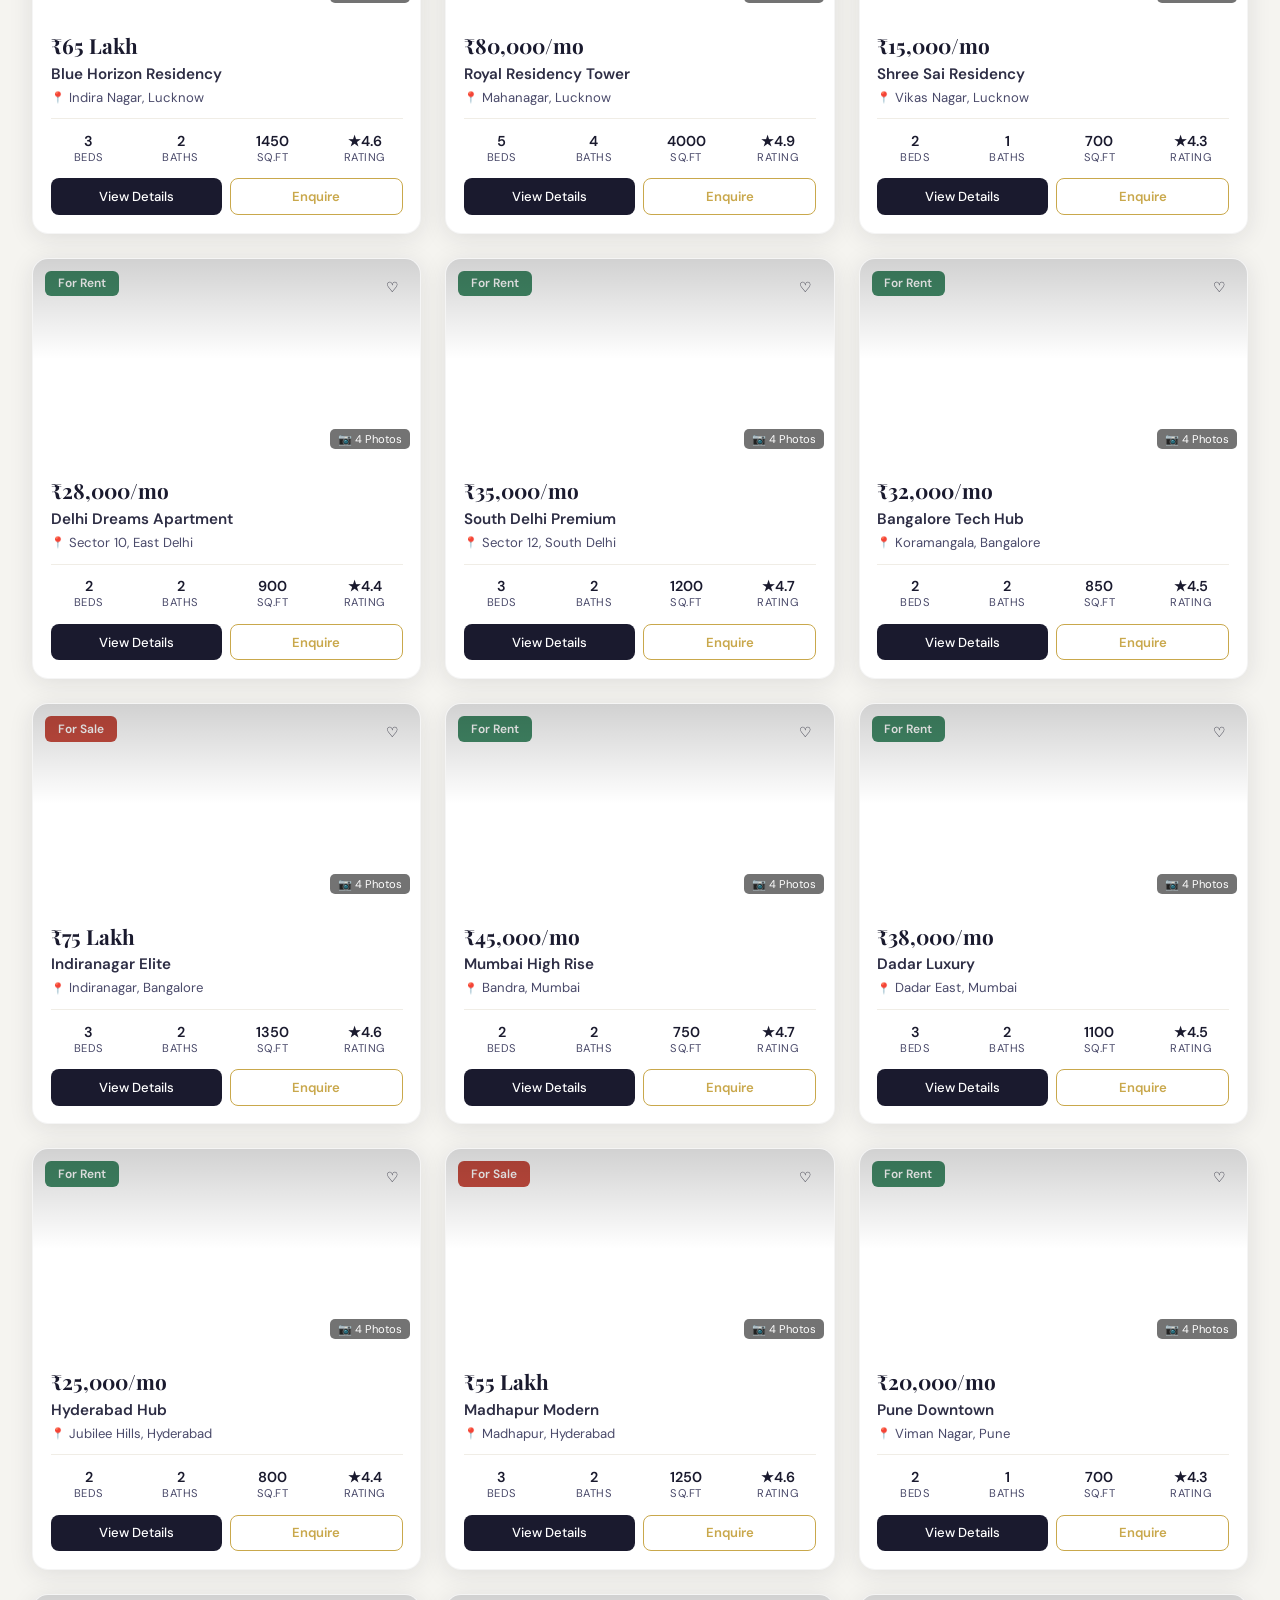
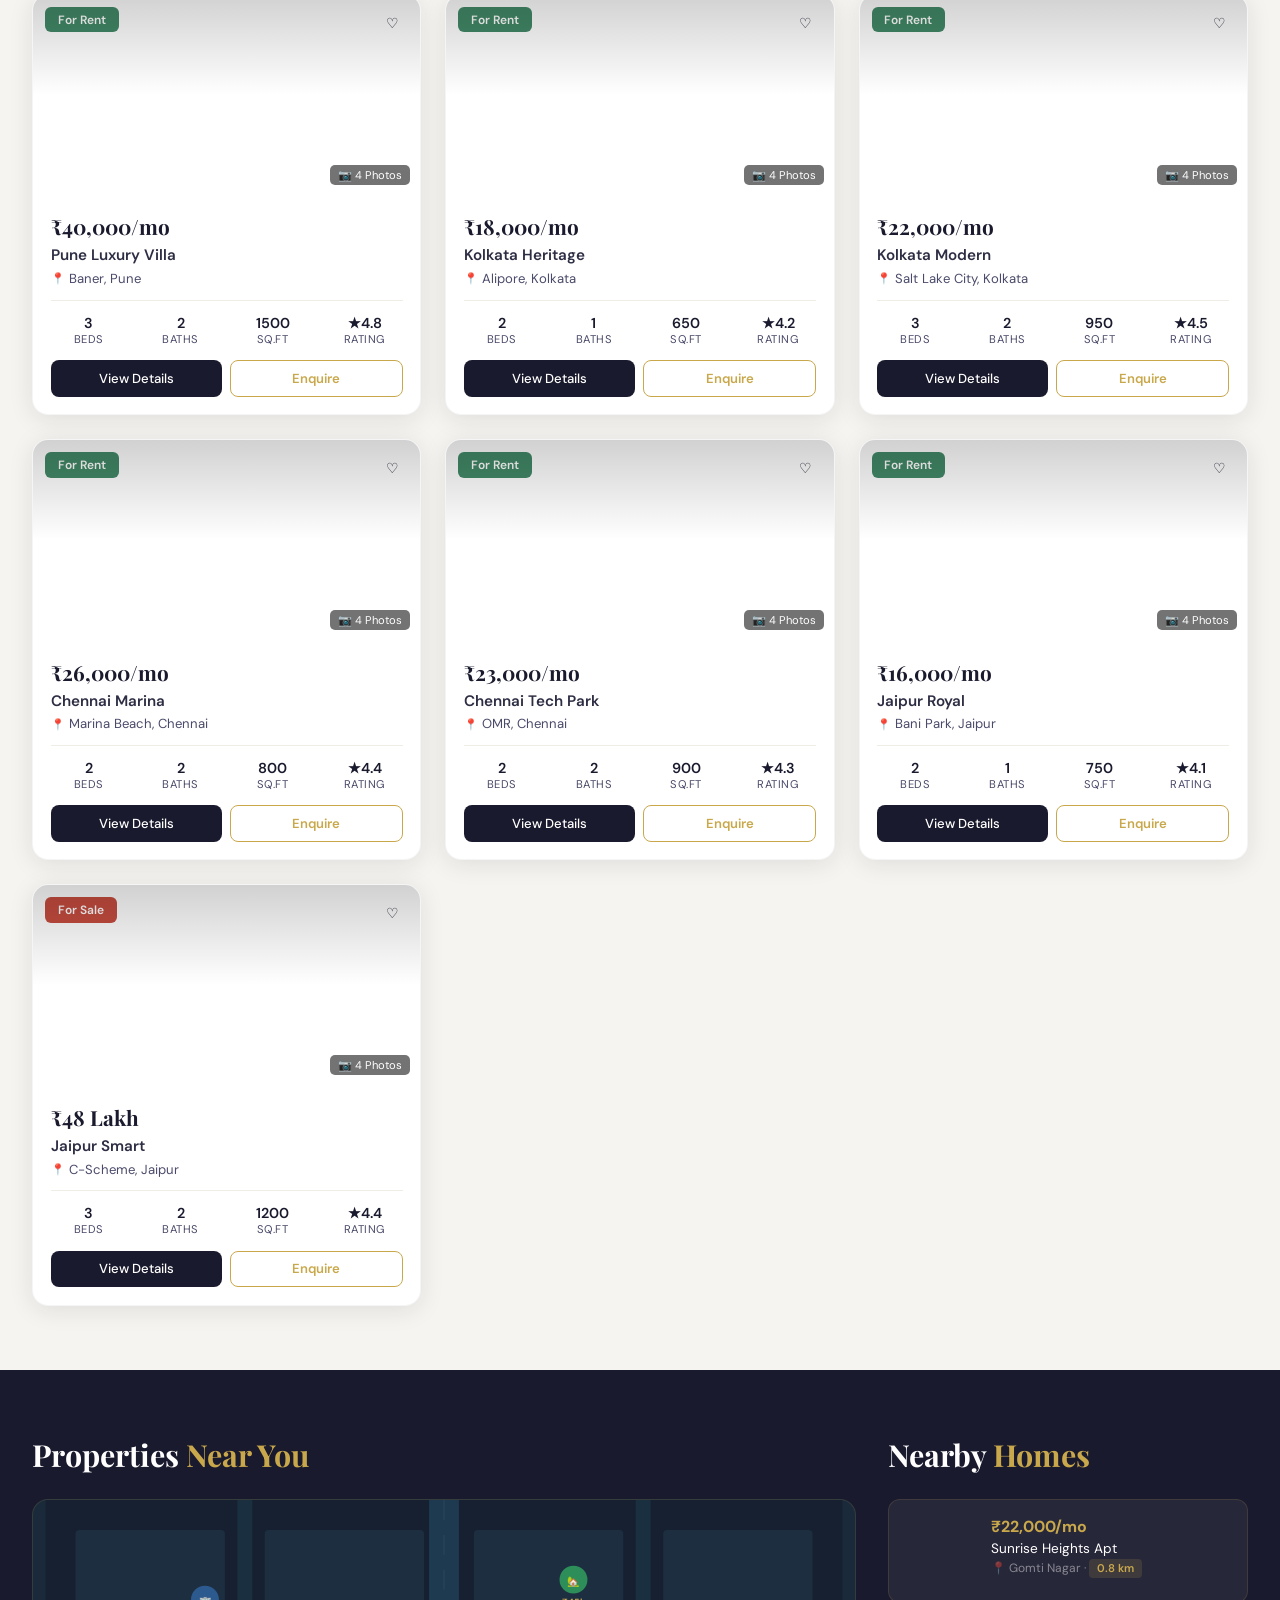
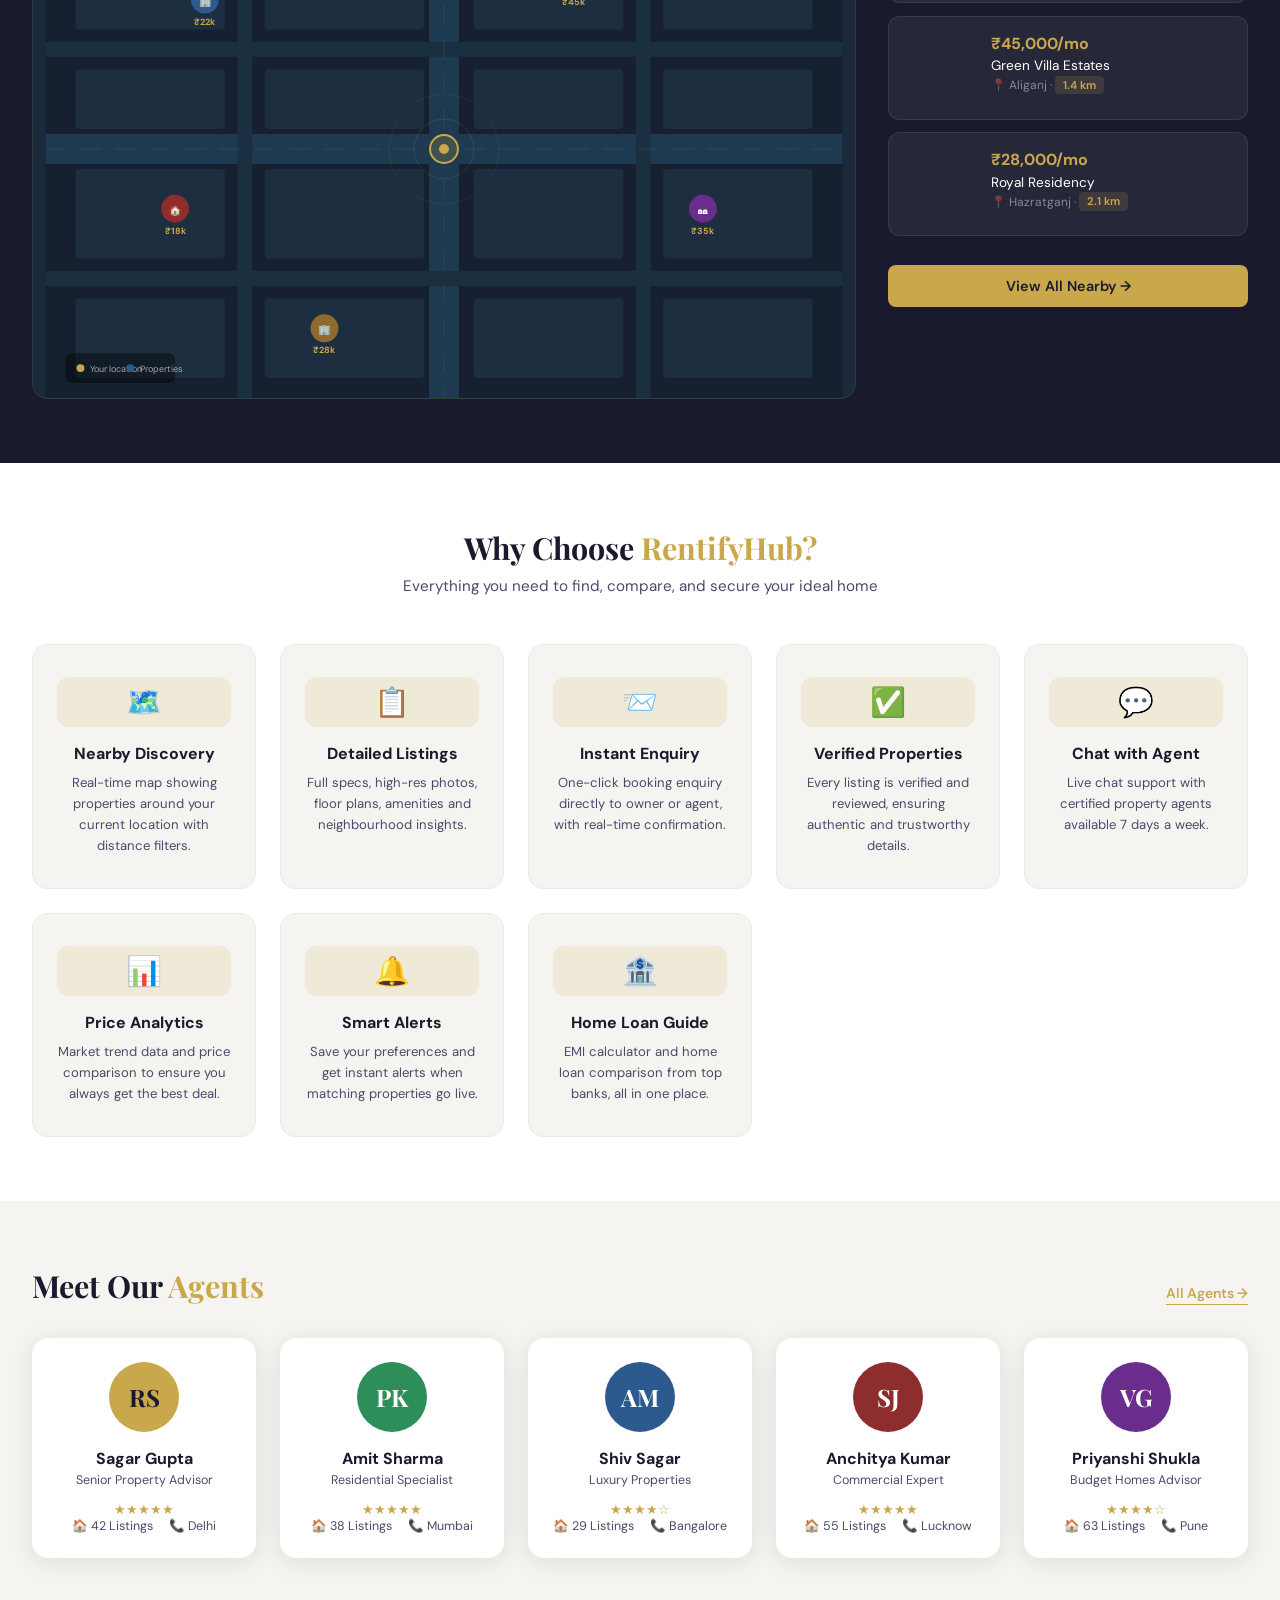
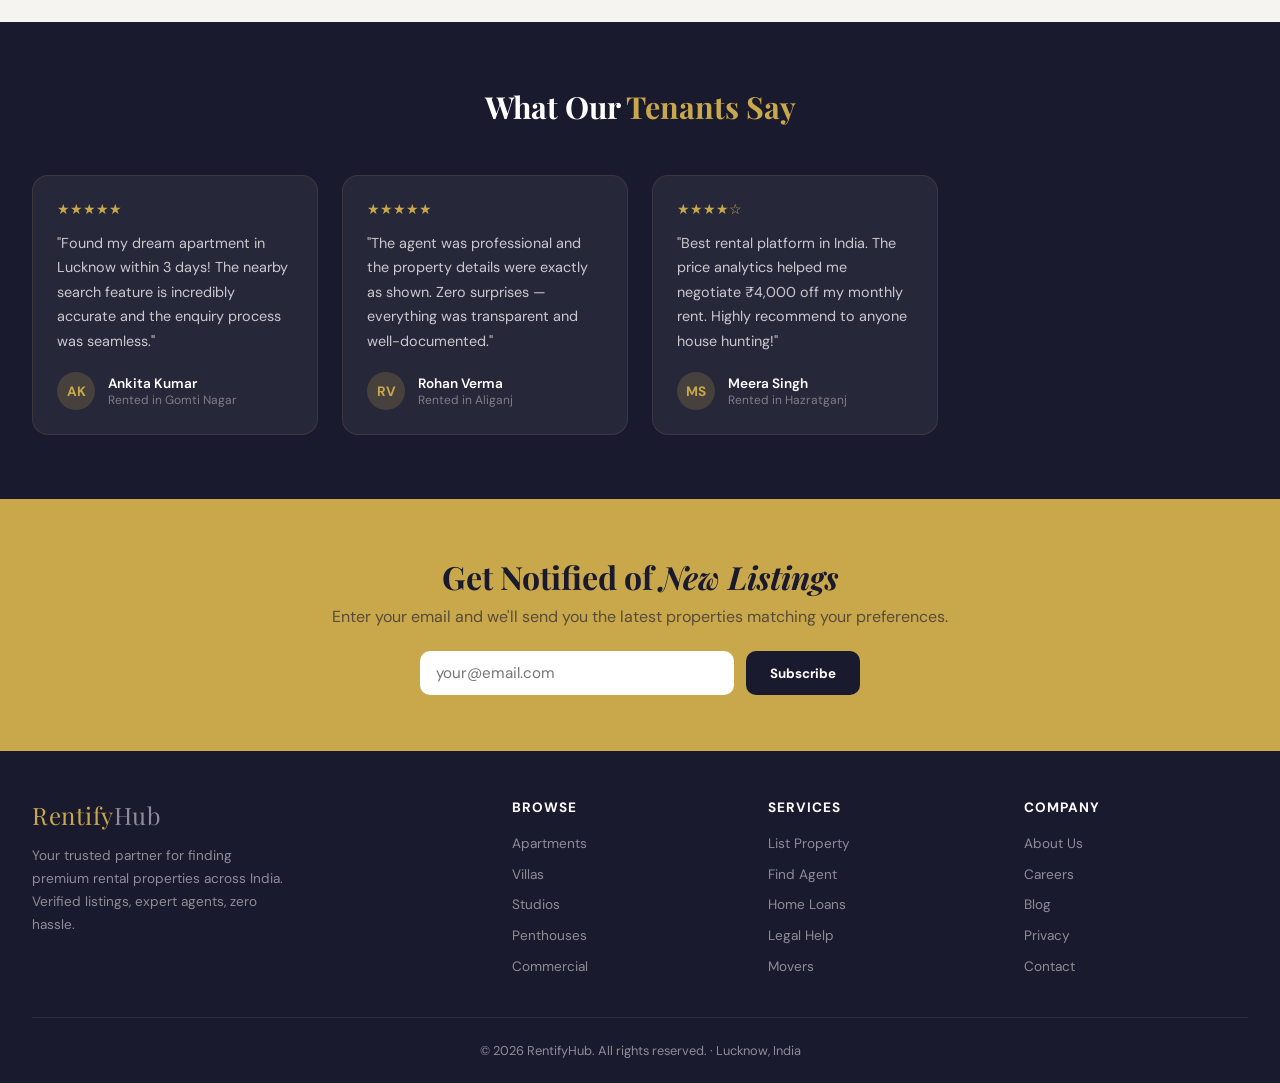
==== commit a2cdd0f7: "Update index.html" ====
--- a/reti/index.html
+++ b/reti/index.html
@@ -222,35 +222,35 @@
   <div class="agents-grid">
     <div class="agent-card fade-in">
       <div class="agent-avatar">RS</div>
-      <div class="agent-name">Rahul Sharma</div>
+      <div class="agent-name">Sagar Gupta</div>
       <div class="agent-role">Senior Property Advisor</div>
       <div class="stars">★★★★★</div>
       <div class="agent-stats"><span>🏠 42 Listings</span><span>📞 Delhi</span></div>
     </div>
     <div class="agent-card fade-in">
       <div class="agent-avatar" style="background:#2d8e5a;color:#fff;">PK</div>
-      <div class="agent-name">Priya Kapoor</div>
+      <div class="agent-name">Amit Sharma</div>
       <div class="agent-role">Residential Specialist</div>
       <div class="stars">★★★★★</div>
       <div class="agent-stats"><span>🏠 38 Listings</span><span>📞 Mumbai</span></div>
     </div>
     <div class="agent-card fade-in">
       <div class="agent-avatar" style="background:#2d5a8e;color:#fff;">AM</div>
-      <div class="agent-name">Arjun Mehta</div>
+      <div class="agent-name">Shiv Sagar </div>
       <div class="agent-role">Luxury Properties</div>
       <div class="stars">★★★★☆</div>
       <div class="agent-stats"><span>🏠 29 Listings</span><span>📞 Bangalore</span></div>
     </div>
     <div class="agent-card fade-in">
       <div class="agent-avatar" style="background:#8e2d2d;color:#fff;">SJ</div>
-      <div class="agent-name">Sana Joshi</div>
+      <div class="agent-name">Anchitya Kumar</div>
       <div class="agent-role">Commercial Expert</div>
       <div class="stars">★★★★★</div>
       <div class="agent-stats"><span>🏠 55 Listings</span><span>📞 Lucknow</span></div>
     </div>
     <div class="agent-card fade-in">
       <div class="agent-avatar" style="background:#6a2d8e;color:#fff;">VG</div>
-      <div class="agent-name">Vikas Gupta</div>
+      <div class="agent-name">Priyanshi Shukla</div>
       <div class="agent-role">Budget Homes Advisor</div>
       <div class="stars">★★★★☆</div>
       <div class="agent-stats"><span>🏠 63 Listings</span><span>📞 Pune</span></div>
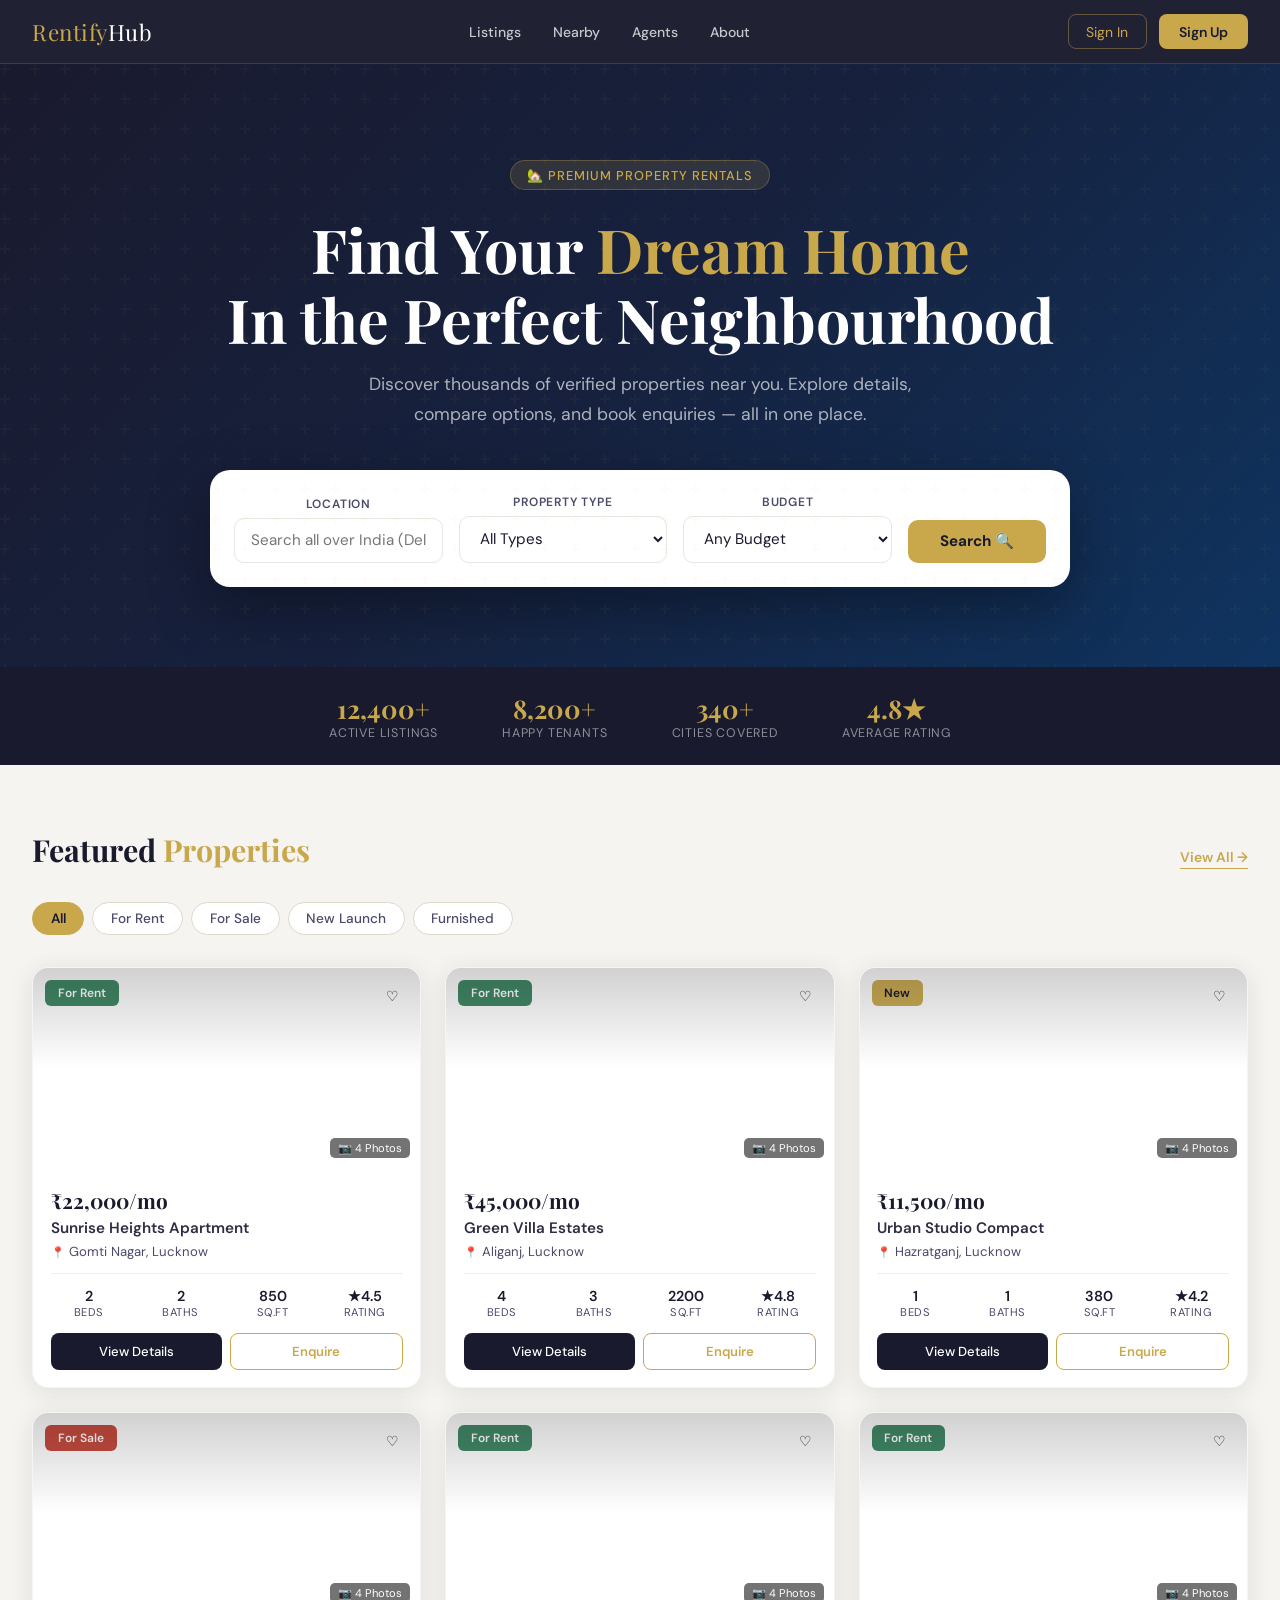
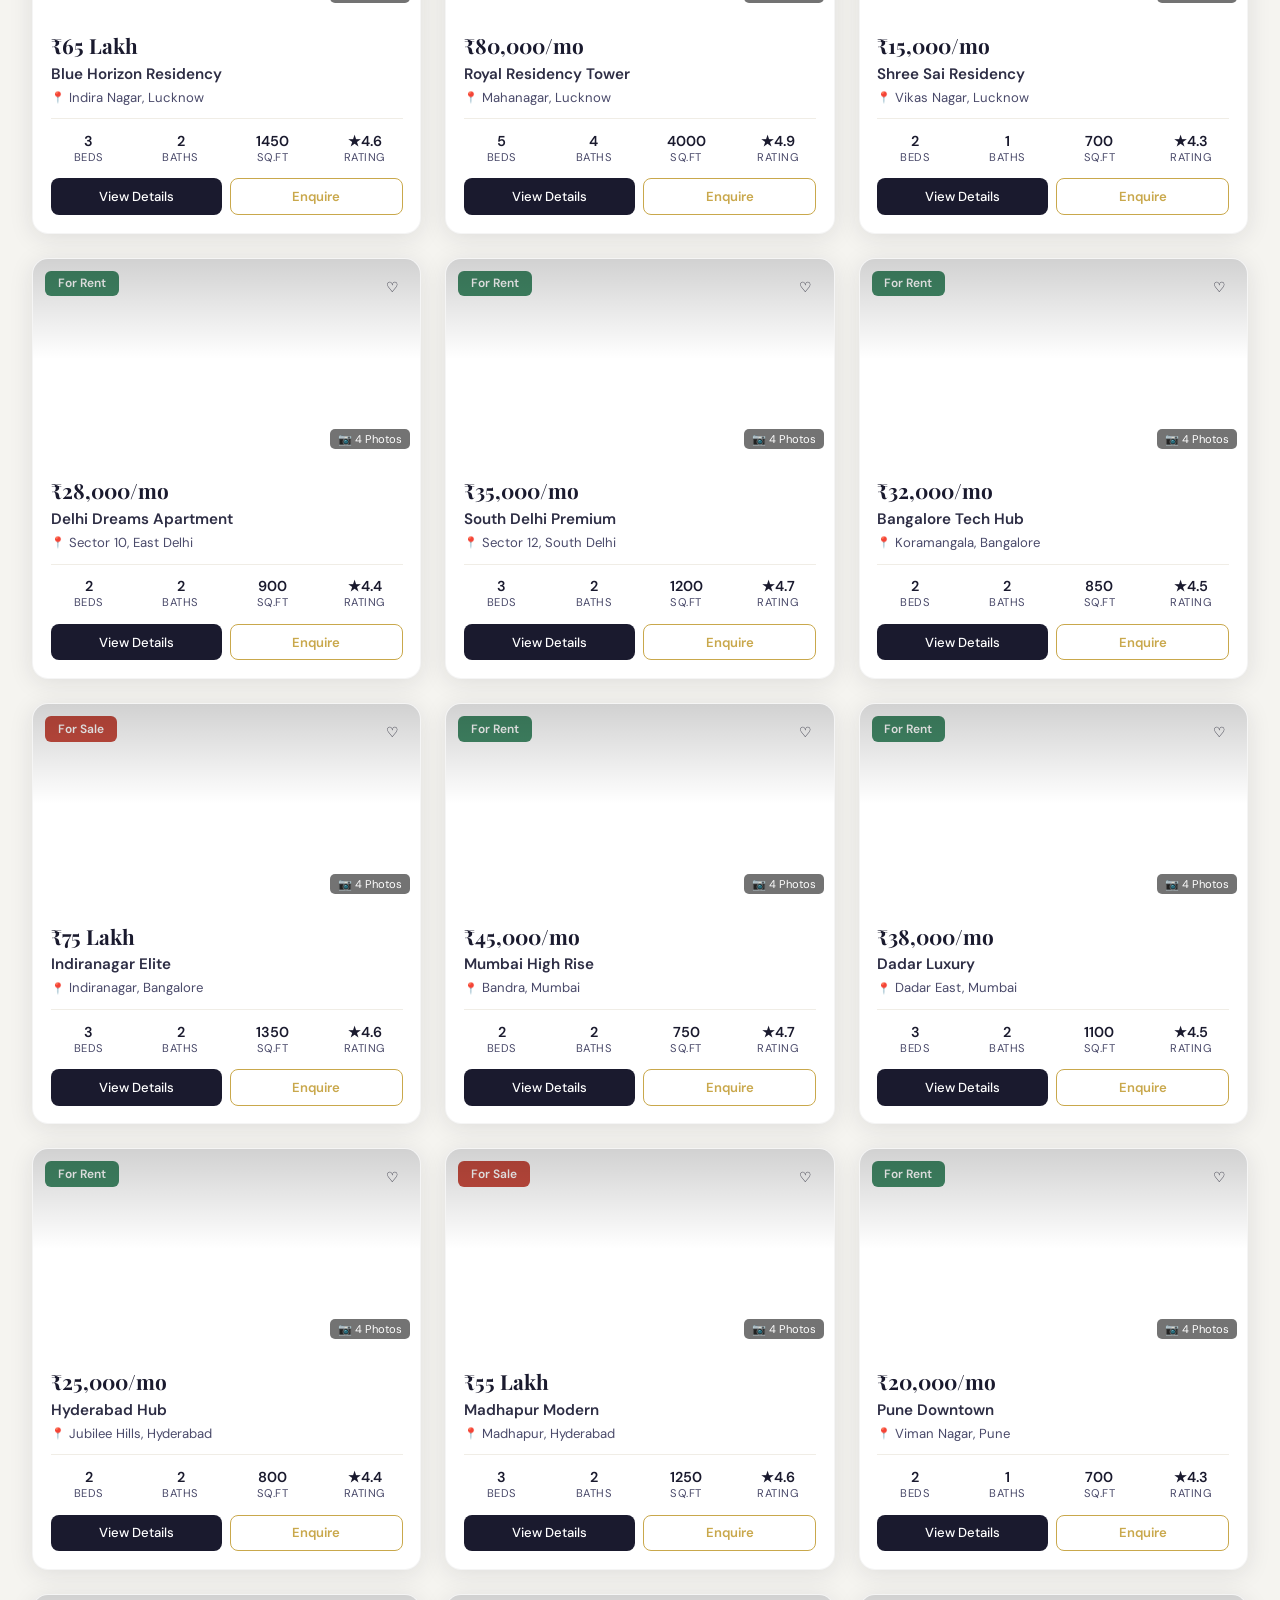
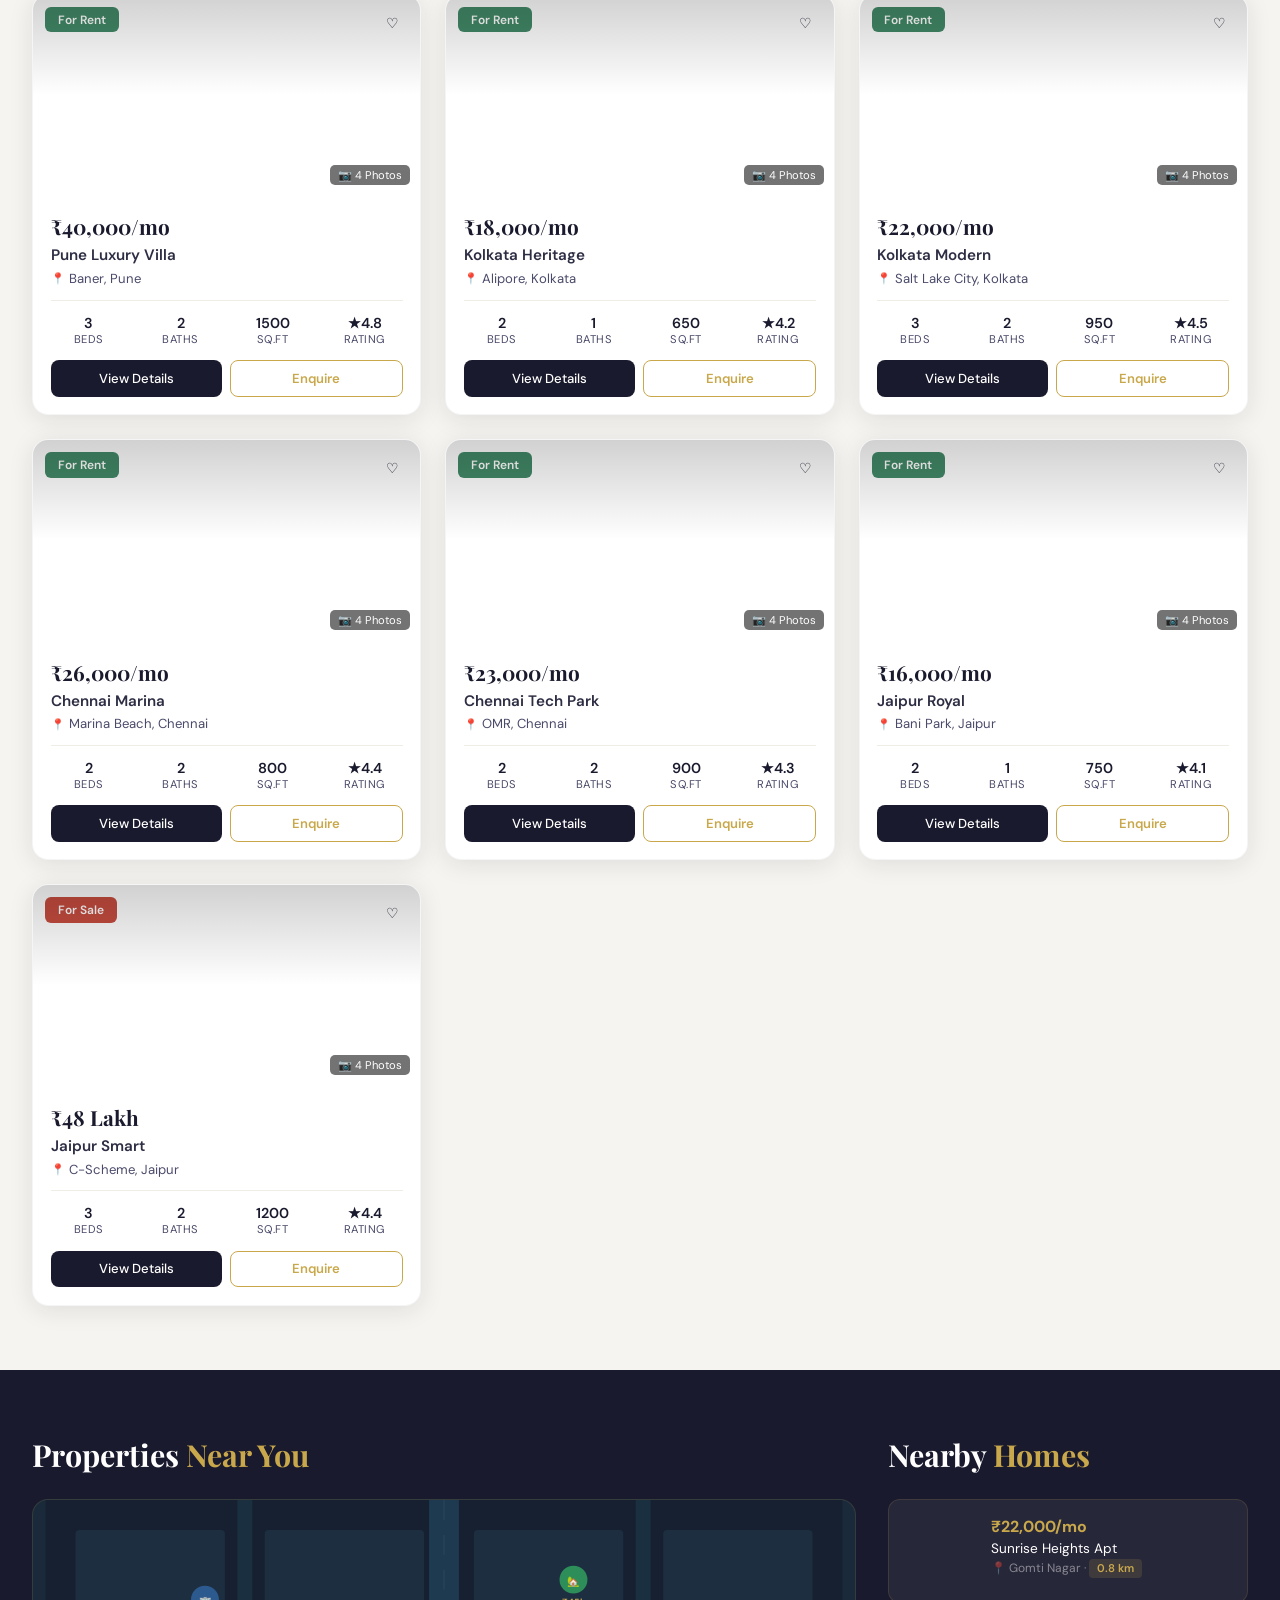
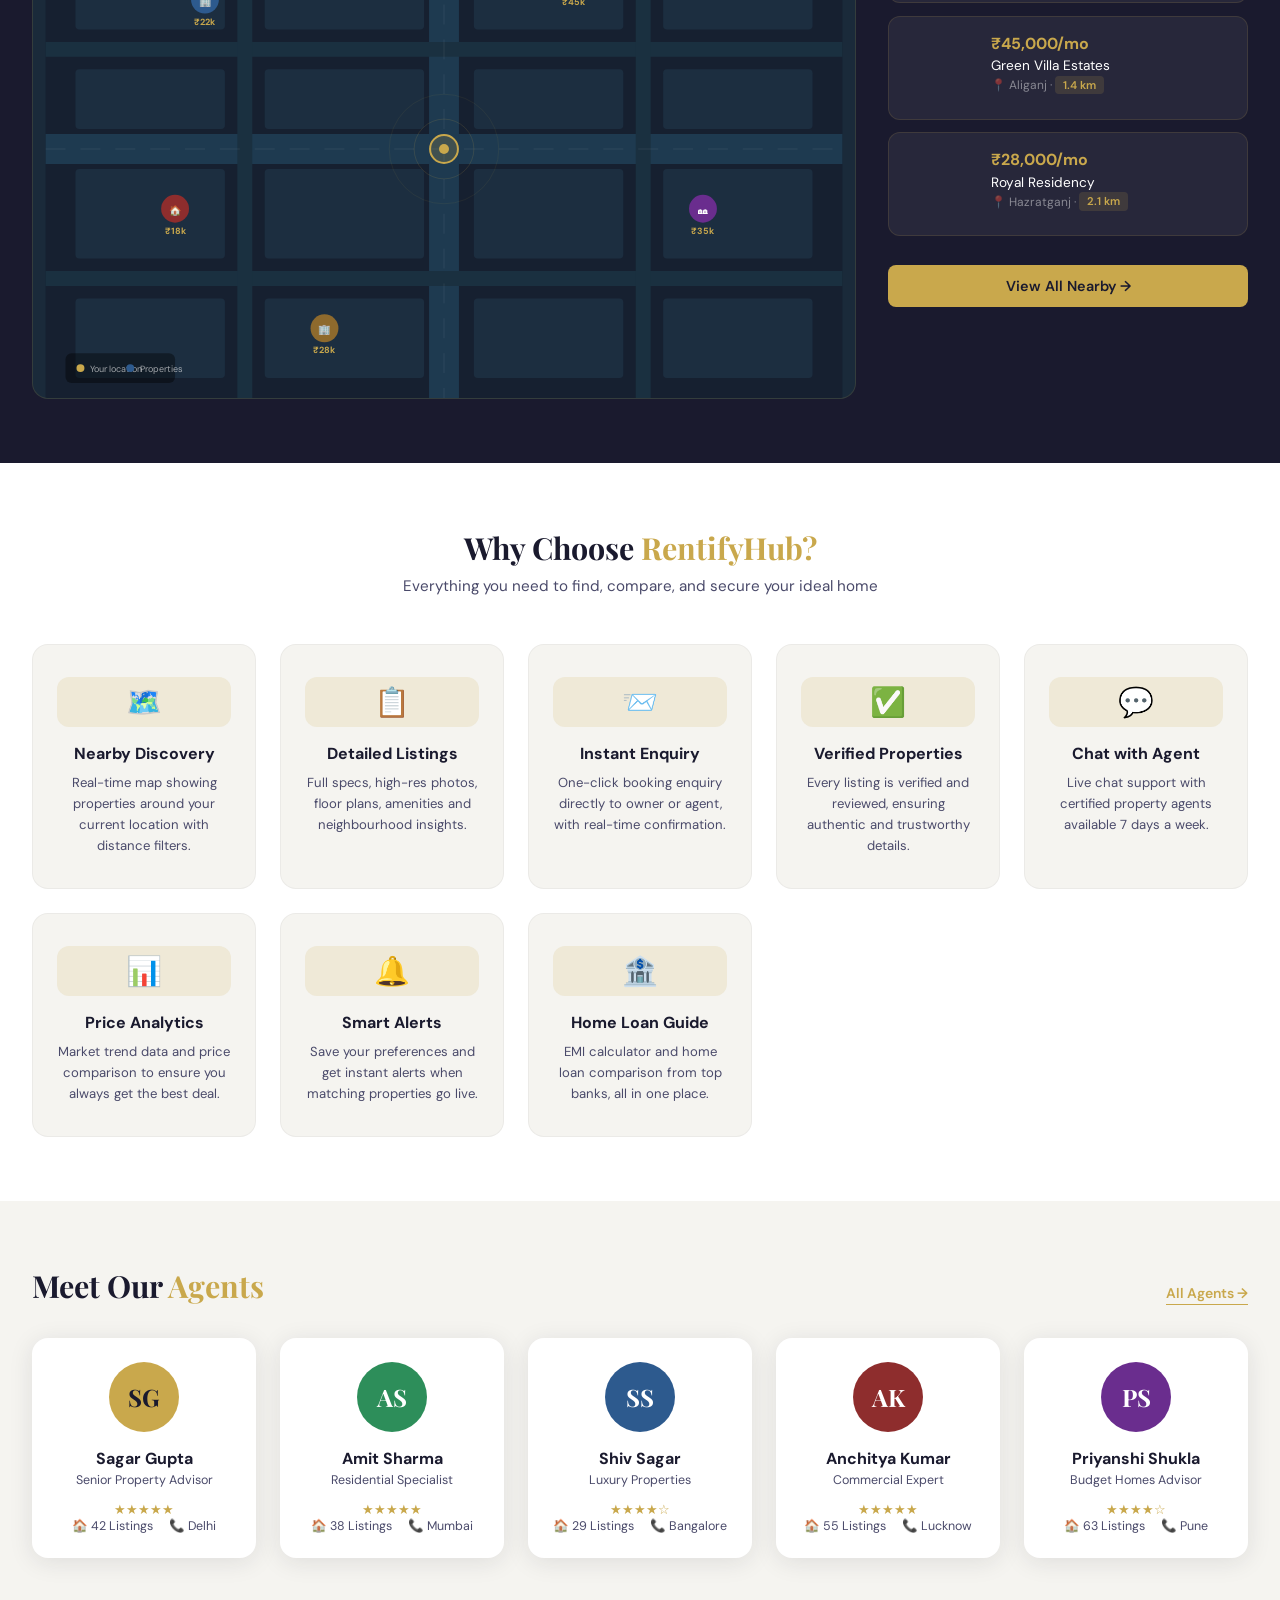
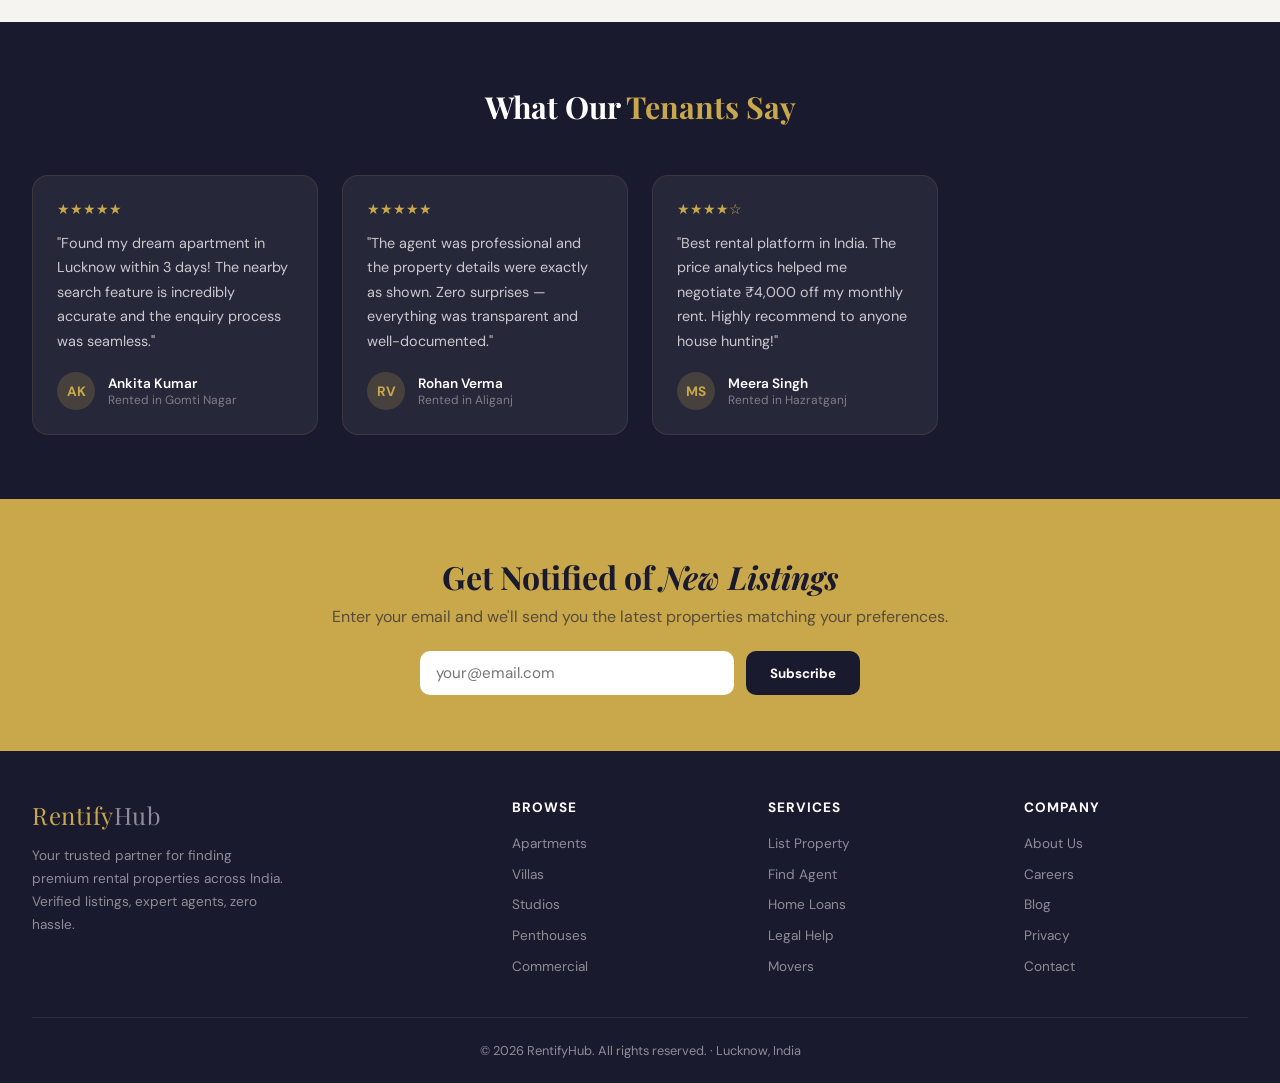
==== commit 78394cdb: "Update index.html" ====
--- a/reti/index.html
+++ b/reti/index.html
@@ -221,35 +221,35 @@
   </div>
   <div class="agents-grid">
     <div class="agent-card fade-in">
-      <div class="agent-avatar">RS</div>
+      <div class="agent-avatar">SG</div>
       <div class="agent-name">Sagar Gupta</div>
       <div class="agent-role">Senior Property Advisor</div>
       <div class="stars">★★★★★</div>
       <div class="agent-stats"><span>🏠 42 Listings</span><span>📞 Delhi</span></div>
     </div>
     <div class="agent-card fade-in">
-      <div class="agent-avatar" style="background:#2d8e5a;color:#fff;">PK</div>
+      <div class="agent-avatar" style="background:#2d8e5a;color:#fff;">AS</div>
       <div class="agent-name">Amit Sharma</div>
       <div class="agent-role">Residential Specialist</div>
       <div class="stars">★★★★★</div>
       <div class="agent-stats"><span>🏠 38 Listings</span><span>📞 Mumbai</span></div>
     </div>
     <div class="agent-card fade-in">
-      <div class="agent-avatar" style="background:#2d5a8e;color:#fff;">AM</div>
+      <div class="agent-avatar" style="background:#2d5a8e;color:#fff;">SS</div>
       <div class="agent-name">Shiv Sagar </div>
       <div class="agent-role">Luxury Properties</div>
       <div class="stars">★★★★☆</div>
       <div class="agent-stats"><span>🏠 29 Listings</span><span>📞 Bangalore</span></div>
     </div>
     <div class="agent-card fade-in">
-      <div class="agent-avatar" style="background:#8e2d2d;color:#fff;">SJ</div>
+      <div class="agent-avatar" style="background:#8e2d2d;color:#fff;">AK</div>
       <div class="agent-name">Anchitya Kumar</div>
       <div class="agent-role">Commercial Expert</div>
       <div class="stars">★★★★★</div>
       <div class="agent-stats"><span>🏠 55 Listings</span><span>📞 Lucknow</span></div>
     </div>
     <div class="agent-card fade-in">
-      <div class="agent-avatar" style="background:#6a2d8e;color:#fff;">VG</div>
+      <div class="agent-avatar" style="background:#6a2d8e;color:#fff;">PS</div>
       <div class="agent-name">Priyanshi Shukla</div>
       <div class="agent-role">Budget Homes Advisor</div>
       <div class="stars">★★★★☆</div>
